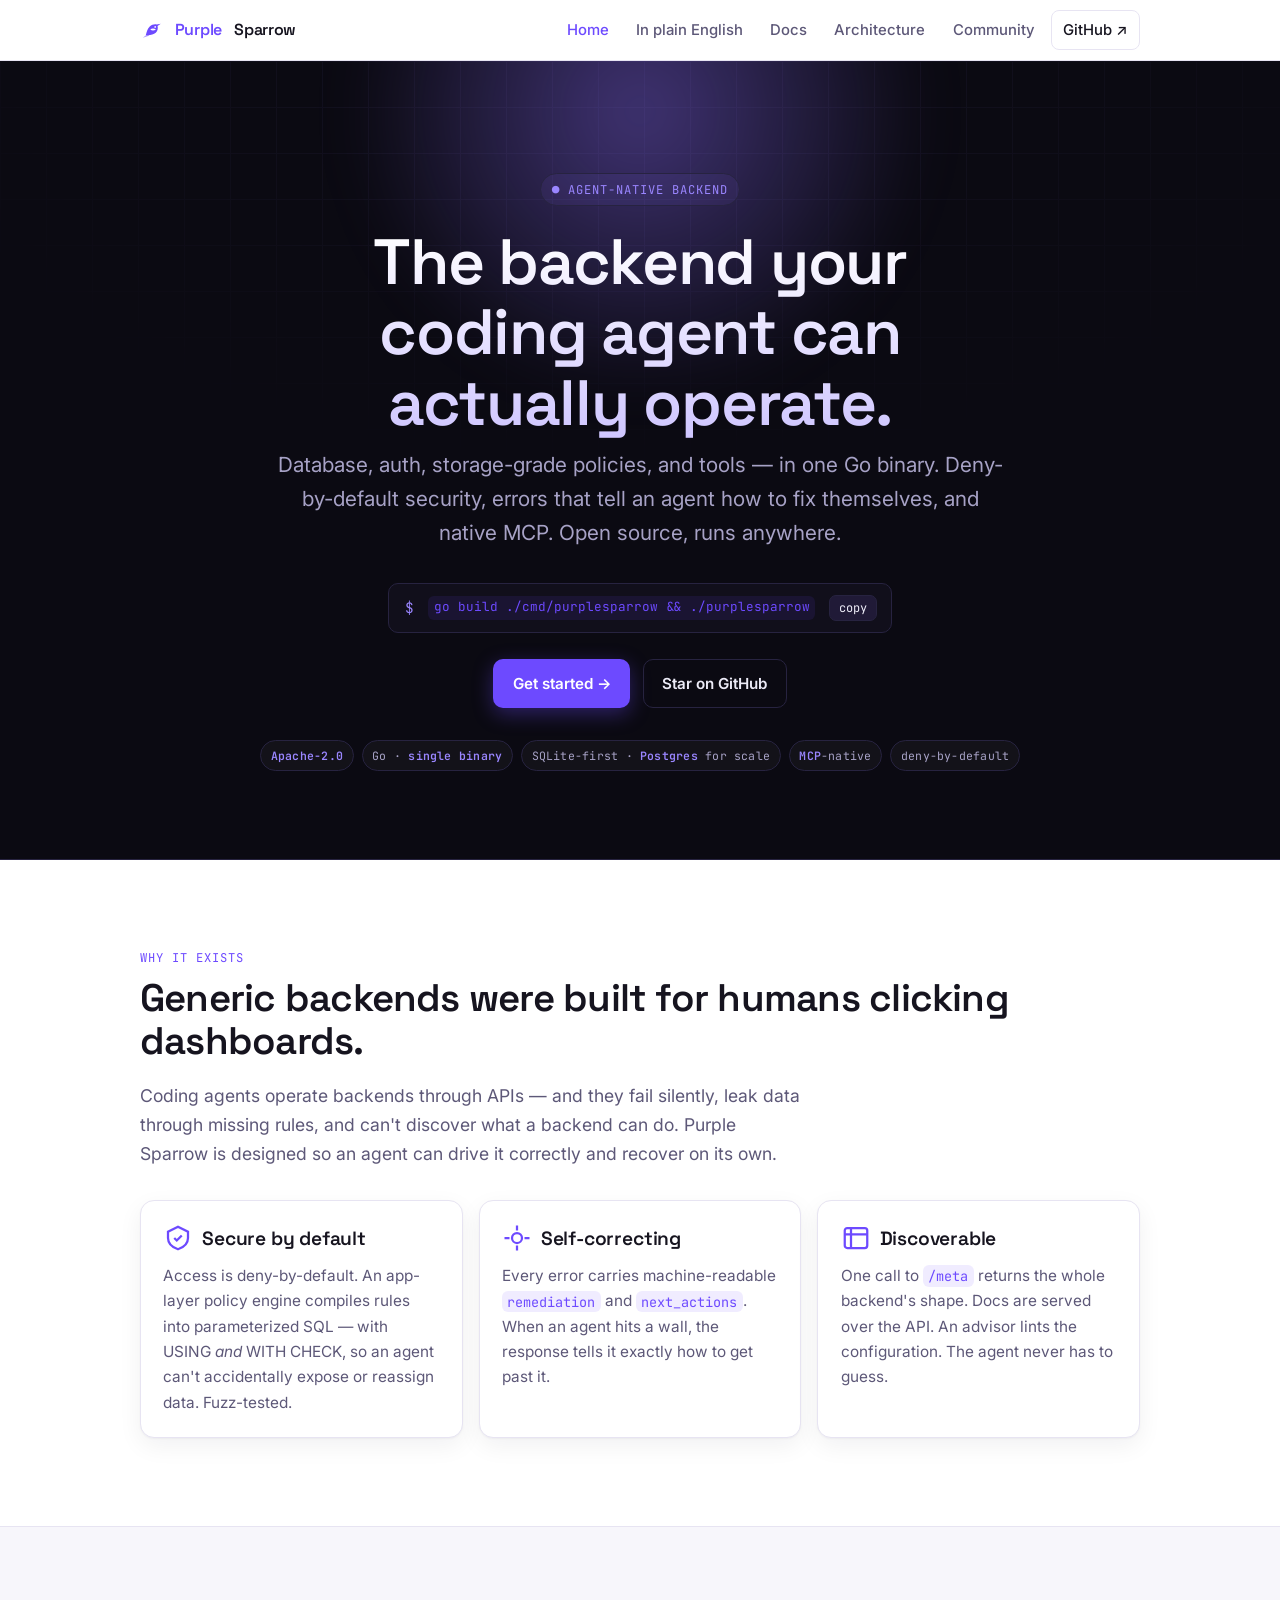
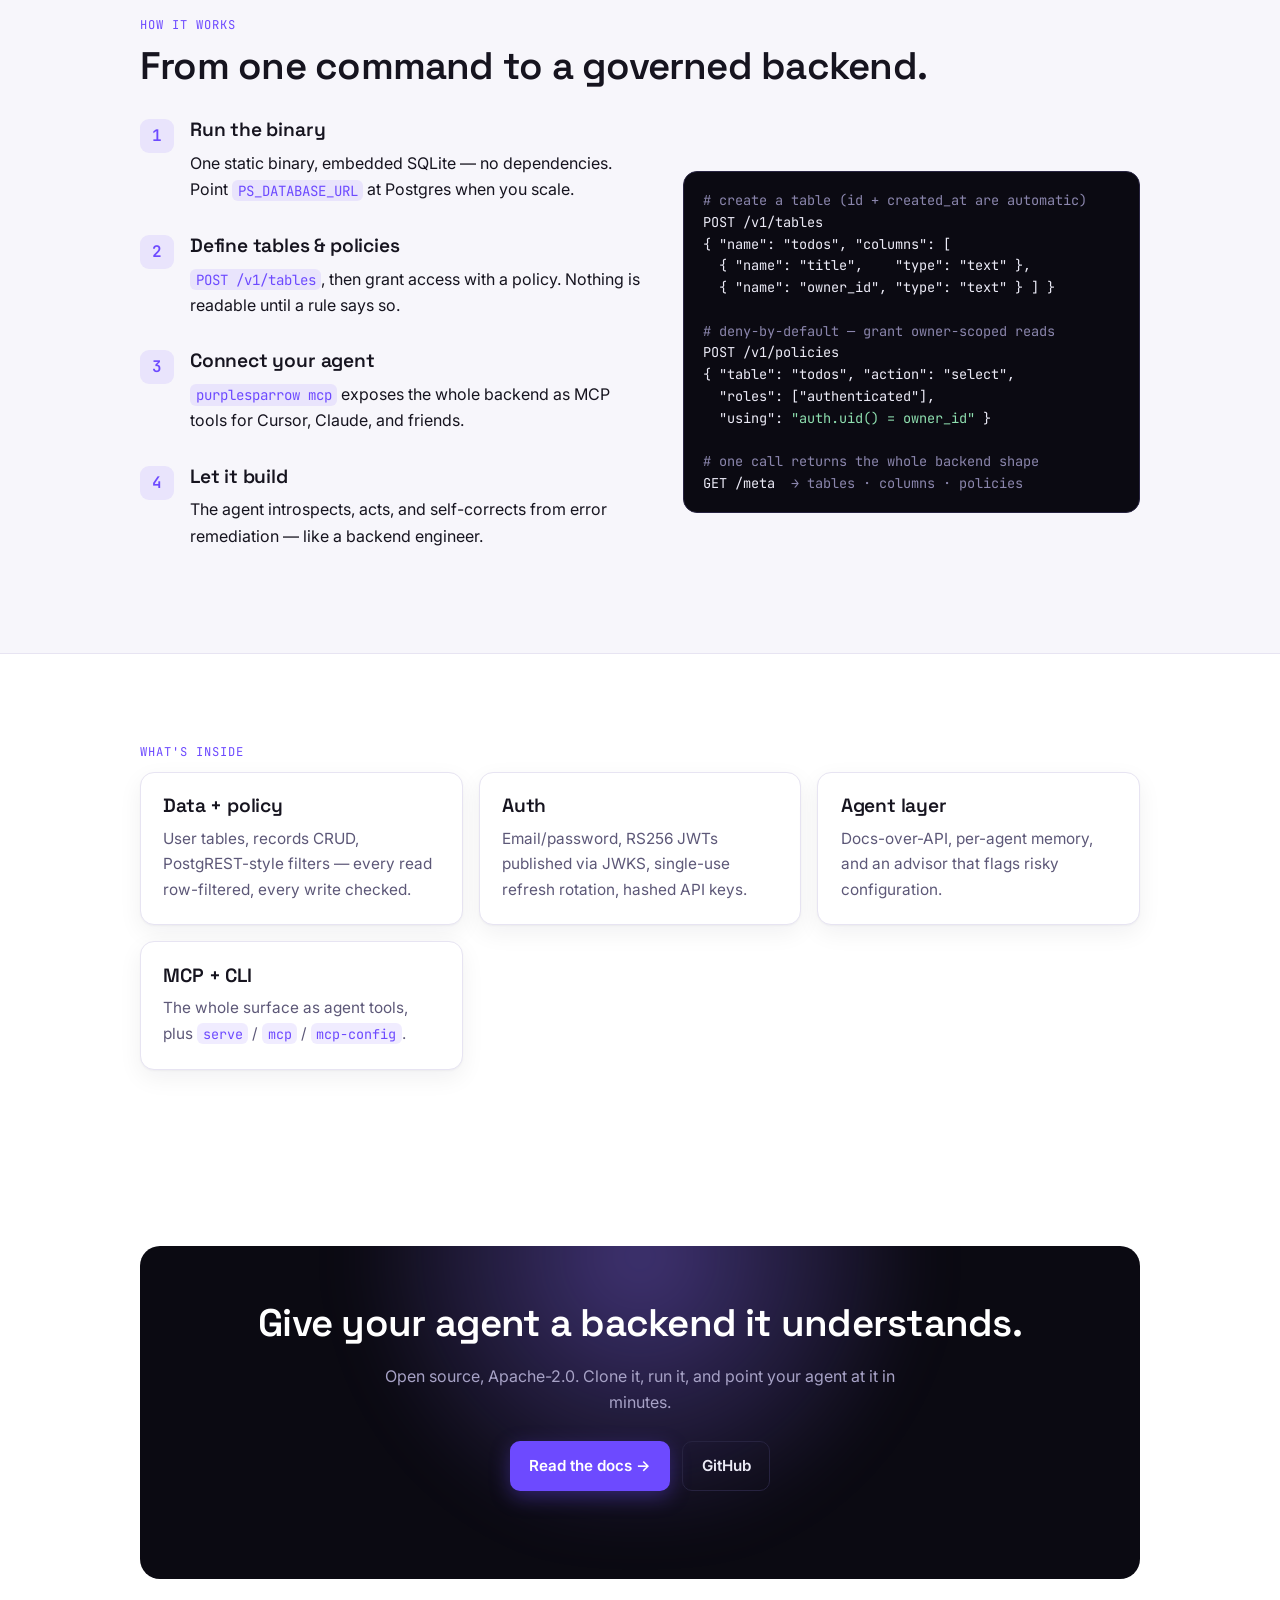
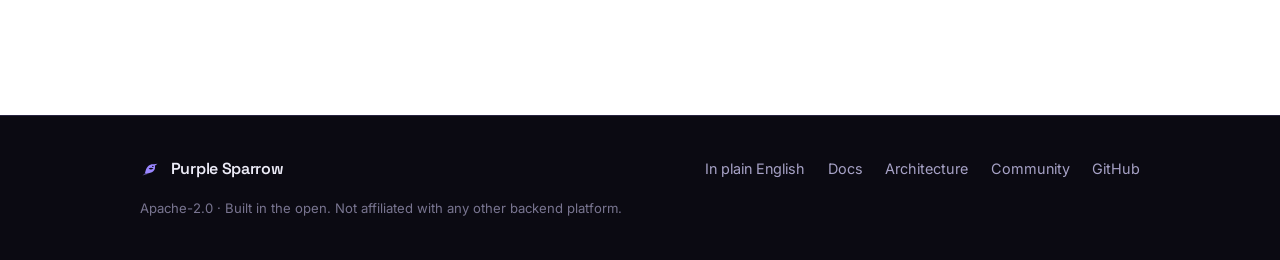
==== docs/index.html @ 11d5367d "site: launch website, README deck, social card, ARCHITECTURE Phase 4 (opensource-creator): the front" ====
<!doctype html>
<html lang="en">
<head>
  <meta charset="utf-8" />
  <meta name="viewport" content="width=device-width, initial-scale=1" />
  <title>Purple Sparrow — the agent-native backend</title>
  <meta name="description" content="An open-source backend-as-a-service built for AI coding agents. Deny-by-default policy engine, self-correcting errors, one-call introspection, and native MCP — in a single Go binary." />
  <meta property="og:title" content="Purple Sparrow — the agent-native backend" />
  <meta property="og:description" content="The backend your coding agent can actually operate. Single binary. Deny-by-default. MCP-native." />
  <meta property="og:image" content="assets/social-card.jpg" />
  <meta name="theme-color" content="#0b0a12" />
  <link rel="icon" href="assets/favicon.svg" />
  <link rel="preconnect" href="https://fonts.googleapis.com" />
  <link rel="preconnect" href="https://fonts.gstatic.com" crossorigin />
  <link href="https://fonts.googleapis.com/css2?family=Space+Grotesk:wght@500;600;700&family=Inter:wght@400;500;600&family=JetBrains+Mono:wght@400;500&display=swap" rel="stylesheet" />
  <link rel="stylesheet" href="assets/styles.css" />
</head>
<body>
  <nav class="nav">
    <div class="wrap nav__inner">
      <a class="brand" href="index.html" aria-label="Purple Sparrow home">
        <svg viewBox="0 0 32 32" style="color:var(--accent)" aria-hidden="true"><path d="M9.5 20.5 L3.5 25.5 L11 23.2 Z" fill="currentColor" opacity=".55"/><path d="M7.2 22.2 C 8.4 17.5, 9.2 14.2, 12 11.6 C 14.4 9.3, 18 8.6, 20.6 9.2 L 25.5 8.2 L 21.6 11.2 C 22.4 13.8, 21.8 17.2, 19.4 19.4 C 16.4 22.1, 11 22.9, 7.2 22.2 Z" fill="currentColor"/><path d="M12.6 15.2 C 15 13.6, 17.8 13.9, 19.6 15.4 C 17.2 17.1, 14.4 17.2, 12.6 15.2 Z" fill="var(--bg)"/><circle cx="18.7" cy="12.2" r="1.05" fill="var(--bg)"/></svg>
        <span style="color:var(--accent)">Purple</span>&nbsp;Sparrow
      </a>
      <button class="menu-btn" aria-label="Menu" aria-expanded="false">≡</button>
      <div class="nav__links">
        <a href="index.html" class="active">Home</a>
        <a href="eli5.html">In plain English</a>
        <a href="docs.html">Docs</a>
        <a href="architecture.html">Architecture</a>
        <a href="contact.html">Community</a>
        <a href="https://github.com/dibakshya01/purple-sparrow" class="nav__gh">GitHub ↗</a>
      </div>
    </div>
  </nav>

  <header class="hero">
    <div class="hero__grid"></div>
    <div class="hero__glow"></div>
    <div class="wrap hero__inner">
      <span class="kicker">● Agent-native backend</span>
      <h1>The backend your coding agent can actually operate.</h1>
      <p class="hero__lede">Database, auth, storage-grade policies, and tools — in one Go binary. Deny-by-default security, errors that tell an agent how to fix themselves, and native MCP. Open source, runs anywhere.</p>
      <div class="cmd">
        <span class="prompt">$</span>
        <code>go build ./cmd/purplesparrow &amp;&amp; ./purplesparrow</code>
        <button class="copy" data-copy="go build ./cmd/purplesparrow && ./purplesparrow">copy</button>
      </div>
      <div class="hero__cta">
        <a class="btn btn--primary" href="docs.html">Get started →</a>
        <a class="btn btn--ghost" href="https://github.com/dibakshya01/purple-sparrow">Star on GitHub</a>
      </div>
      <div class="badges">
        <span class="badge"><b>Apache-2.0</b></span>
        <span class="badge">Go · <b>single binary</b></span>
        <span class="badge">SQLite-first · <b>Postgres</b> for scale</span>
        <span class="badge"><b>MCP</b>-native</span>
        <span class="badge">deny-by-default</span>
      </div>
    </div>
  </header>

  <main>
    <section>
      <div class="wrap">
        <p class="section-kicker reveal">Why it exists</p>
        <h2 class="reveal">Generic backends were built for humans clicking dashboards.</h2>
        <p class="lead reveal">Coding agents operate backends through APIs — and they fail silently, leak data through missing rules, and can't discover what a backend can do. Purple Sparrow is designed so an agent can drive it correctly and recover on its own.</p>
        <div class="grid" style="margin-top:2rem">
          <div class="card reveal">
            <h3><svg class="ic" viewBox="0 0 24 24" fill="none" stroke="currentColor" stroke-width="1.8"><path d="M12 3l8 4v5c0 5-3.5 7.5-8 9-4.5-1.5-8-4-8-9V7z"/><path d="M9 12l2 2 4-4"/></svg>Secure by default</h3>
            <p>Access is deny-by-default. An app-layer policy engine compiles rules into parameterized SQL — with USING <em>and</em> WITH CHECK, so an agent can't accidentally expose or reassign data. Fuzz-tested.</p>
          </div>
          <div class="card reveal">
            <h3><svg class="ic" viewBox="0 0 24 24" fill="none" stroke="currentColor" stroke-width="1.8"><path d="M12 2v4M12 18v4M2 12h4M18 12h4"/><circle cx="12" cy="12" r="4"/></svg>Self-correcting</h3>
            <p>Every error carries machine-readable <code>remediation</code> and <code>next_actions</code>. When an agent hits a wall, the response tells it exactly how to get past it.</p>
          </div>
          <div class="card reveal">
            <h3><svg class="ic" viewBox="0 0 24 24" fill="none" stroke="currentColor" stroke-width="1.8"><rect x="3" y="4" width="18" height="16" rx="2"/><path d="M3 9h18M8 4v16"/></svg>Discoverable</h3>
            <p>One call to <code>/meta</code> returns the whole backend's shape. Docs are served over the API. An advisor lints the configuration. The agent never has to guess.</p>
          </div>
        </div>
      </div>
    </section>

    <section style="background:var(--bg-subtle); border-block:1px solid var(--border)">
      <div class="wrap">
        <p class="section-kicker reveal">How it works</p>
        <h2 class="reveal">From one command to a governed backend.</h2>
        <div class="split" style="margin-top:2rem">
          <div class="steps">
            <div class="step reveal"><div class="step__n"></div><div><h3>Run the binary</h3><p>One static binary, embedded SQLite — no dependencies. Point <code>PS_DATABASE_URL</code> at Postgres when you scale.</p></div></div>
            <div class="step reveal"><div class="step__n"></div><div><h3>Define tables &amp; policies</h3><p><code>POST /v1/tables</code>, then grant access with a policy. Nothing is readable until a rule says so.</p></div></div>
            <div class="step reveal"><div class="step__n"></div><div><h3>Connect your agent</h3><p><code>purplesparrow mcp</code> exposes the whole backend as MCP tools for Cursor, Claude, and friends.</p></div></div>
            <div class="step reveal"><div class="step__n"></div><div><h3>Let it build</h3><p>The agent introspects, acts, and self-corrects from error remediation — like a backend engineer.</p></div></div>
          </div>
          <div class="reveal">
<pre class="code"><span class="c"># create a table (id + created_at are automatic)</span>
POST /v1/tables
{ "name": "todos", "columns": [
  { "name": "title",    "type": "text" },
  { "name": "owner_id", "type": "text" } ] }

<span class="c"># deny-by-default — grant owner-scoped reads</span>
POST /v1/policies
{ "table": "todos", "action": "select",
  "roles": ["authenticated"],
  "using": <span class="s">"auth.uid() = owner_id"</span> }

<span class="c"># one call returns the whole backend shape</span>
GET /meta  <span class="c">→ tables · columns · policies</span></pre>
          </div>
        </div>
      </div>
    </section>

    <section>
      <div class="wrap">
        <p class="section-kicker reveal">What's inside</p>
        <div class="grid reveal">
          <div class="card"><h3>Data + policy</h3><p>User tables, records CRUD, PostgREST-style filters — every read row-filtered, every write checked.</p></div>
          <div class="card"><h3>Auth</h3><p>Email/password, RS256 JWTs published via JWKS, single-use refresh rotation, hashed API keys.</p></div>
          <div class="card"><h3>Agent layer</h3><p>Docs-over-API, per-agent memory, and an advisor that flags risky configuration.</p></div>
          <div class="card"><h3>MCP + CLI</h3><p>The whole surface as agent tools, plus <code>serve</code> / <code>mcp</code> / <code>mcp-config</code>.</p></div>
        </div>
      </div>
    </section>

    <section>
      <div class="wrap">
        <div class="cta-band reveal">
          <div class="hero__glow"></div>
          <div style="position:relative">
            <h2>Give your agent a backend it understands.</h2>
            <p style="color:var(--ink-muted); max-width:52ch; margin:0 auto 1.6rem">Open source, Apache-2.0. Clone it, run it, and point your agent at it in minutes.</p>
            <div class="hero__cta">
              <a class="btn btn--primary" href="docs.html">Read the docs →</a>
              <a class="btn btn--ghost" href="https://github.com/dibakshya01/purple-sparrow">GitHub</a>
            </div>
          </div>
        </div>
      </div>
    </section>
  </main>

  <footer class="footer">
    <div class="wrap footer__row">
      <span class="brand" style="color:var(--ink-text)"><svg viewBox="0 0 32 32" style="width:22px;height:22px;color:var(--ink-accent)" aria-hidden="true"><path d="M9.5 20.5 L3.5 25.5 L11 23.2 Z" fill="currentColor" opacity=".55"/><path d="M7.2 22.2 C 8.4 17.5, 9.2 14.2, 12 11.6 C 14.4 9.3, 18 8.6, 20.6 9.2 L 25.5 8.2 L 21.6 11.2 C 22.4 13.8, 21.8 17.2, 19.4 19.4 C 16.4 22.1, 11 22.9, 7.2 22.2 Z" fill="currentColor"/><path d="M12.6 15.2 C 15 13.6, 17.8 13.9, 19.6 15.4 C 17.2 17.1, 14.4 17.2, 12.6 15.2 Z" fill="var(--ink)"/><circle cx="18.7" cy="12.2" r="1.05" fill="var(--ink)"/></svg>Purple Sparrow</span>
      <nav class="footer__links">
        <a href="eli5.html">In plain English</a>
        <a href="docs.html">Docs</a>
        <a href="architecture.html">Architecture</a>
        <a href="contact.html">Community</a>
        <a href="https://github.com/dibakshya01/purple-sparrow">GitHub</a>
      </nav>
    </div>
    <div class="wrap" style="margin-top:1rem; font-size:.82rem; opacity:.7">Apache-2.0 · Built in the open. Not affiliated with any other backend platform.</div>
  </footer>
  <script src="assets/app.js"></script>
</body>
</html>
---- docs/assets/styles.css ----
/* Purple Sparrow — design system
   Concept: "the everyday bird that's quietly capable" — small, fast, runs
   anywhere. Accent is a specific electric indigo-violet; ink is a violet-tinted
   near-black. Type: Space Grotesk (display) / Inter (body) / JetBrains Mono (code). */

:root {
  --bg: #ffffff;
  --bg-subtle: #f7f6fb;
  --surface: #ffffff;
  --surface-2: #faf9fe;
  --border: #e7e4f2;
  --text: #16141f;
  --text-muted: #5d5878;
  --accent: #6d4aff;
  --accent-hover: #5a38f0;
  --accent-soft: rgba(109, 74, 255, 0.10);
  --accent-ring: rgba(109, 74, 255, 0.35);
  --on-accent: #ffffff;
  --good: #1f9d6b;

  /* Ink tokens — used by always-dark sections (hero/footer) in both themes. */
  --ink: #0b0a12;
  --ink-2: #110f1b;
  --ink-text: #ecebf7;
  --ink-muted: #a7a2c6;
  --ink-border: #272340;
  --ink-accent: #9a86ff;

  --radius: 14px;
  --radius-sm: 9px;
  --maxw: 1080px;
  --gutter: clamp(16px, 5vw, 40px);
  --font-display: "Space Grotesk", ui-sans-serif, system-ui, sans-serif;
  --font-body: "Inter", ui-sans-serif, system-ui, sans-serif;
  --font-mono: "JetBrains Mono", ui-monospace, "SF Mono", Menlo, monospace;
  --shadow: 0 1px 2px rgba(16, 12, 40, 0.04), 0 8px 24px rgba(16, 12, 40, 0.06);
  --shadow-lg: 0 24px 60px rgba(40, 20, 120, 0.14);
}

@media (prefers-color-scheme: dark) {
  :root:not([data-theme="light"]) {
    --bg: #0b0a12;
    --bg-subtle: #100e19;
    --surface: #15131f;
    --surface-2: #1a1727;
    --border: #2a2640;
    --text: #ecebf7;
    --text-muted: #a7a2c6;
    --accent: #8e79ff;
    --accent-hover: #a594ff;
    --accent-soft: rgba(142, 121, 255, 0.14);
    --accent-ring: rgba(142, 121, 255, 0.4);
    --on-accent: #0b0a12;
    --shadow: 0 1px 2px rgba(0, 0, 0, 0.4), 0 10px 30px rgba(0, 0, 0, 0.35);
    --shadow-lg: 0 24px 60px rgba(0, 0, 0, 0.5);
  }
}
:root[data-theme="dark"] {
  --bg: #0b0a12; --bg-subtle: #100e19; --surface: #15131f; --surface-2: #1a1727;
  --border: #2a2640; --text: #ecebf7; --text-muted: #a7a2c6;
  --accent: #8e79ff; --accent-hover: #a594ff; --accent-soft: rgba(142,121,255,0.14);
  --accent-ring: rgba(142,121,255,0.4); --on-accent: #0b0a12;
  --shadow: 0 1px 2px rgba(0,0,0,0.4), 0 10px 30px rgba(0,0,0,0.35);
  --shadow-lg: 0 24px 60px rgba(0,0,0,0.5);
}

* { box-sizing: border-box; }
html { scroll-behavior: smooth; }
@media (prefers-reduced-motion: reduce) { html { scroll-behavior: auto; } }

body {
  margin: 0;
  background: var(--bg);
  color: var(--text);
  font-family: var(--font-body);
  font-size: 16px;
  line-height: 1.65;
  -webkit-font-smoothing: antialiased;
  text-rendering: optimizeLegibility;
}

.wrap { max-width: var(--maxw); margin: 0 auto; padding: 0 var(--gutter); }
.narrow { max-width: 760px; }

h1, h2, h3, h4 { font-family: var(--font-display); font-weight: 600; letter-spacing: -0.02em; line-height: 1.1; margin: 0 0 .5em; }
h2 { font-size: clamp(1.6rem, 3.5vw, 2.4rem); }
h3 { font-size: 1.2rem; letter-spacing: -0.01em; }
p { margin: 0 0 1rem; }
a { color: var(--accent); text-decoration: none; }
a:hover { color: var(--accent-hover); }
code, kbd, pre { font-family: var(--font-mono); }

/* ---- Nav ---- */
.nav {
  position: sticky; top: 0; z-index: 50;
  backdrop-filter: saturate(180%) blur(12px);
  background: color-mix(in srgb, var(--bg) 82%, transparent);
  border-bottom: 1px solid var(--border);
}
.nav__inner { display: flex; align-items: center; gap: 1.5rem; height: 60px; }
.brand { display: flex; align-items: center; gap: .55rem; font-family: var(--font-display); font-weight: 600; color: var(--text); letter-spacing: -0.02em; }
.brand svg { width: 26px; height: 26px; display: block; }
.nav__links { display: flex; gap: .3rem; margin-left: auto; align-items: center; }
.nav__links a { color: var(--text-muted); font-size: .93rem; padding: .4rem .7rem; border-radius: 8px; font-weight: 500; }
.nav__links a:hover { color: var(--text); background: var(--accent-soft); }
.nav__links a.active { color: var(--accent); }
.nav__gh { border: 1px solid var(--border); color: var(--text) !important; }
.nav__gh:hover { border-color: var(--accent-ring); }
.menu-btn { display: none; margin-left: auto; background: none; border: 1px solid var(--border); color: var(--text); border-radius: 8px; padding: .4rem .6rem; cursor: pointer; font-size: 1rem; }
@media (max-width: 760px) {
  .nav__links { display: none; position: absolute; top: 60px; left: 0; right: 0; flex-direction: column; align-items: stretch; background: var(--bg); border-bottom: 1px solid var(--border); padding: .5rem var(--gutter) 1rem; gap: .1rem; }
  .nav__links.open { display: flex; }
  .nav__links a { padding: .7rem .5rem; }
  .menu-btn { display: inline-flex; }
}

/* ---- Hero (always dark) ---- */
.hero { position: relative; overflow: hidden; background: var(--ink); color: var(--ink-text); border-bottom: 1px solid var(--ink-border); }
.hero__grid { position: absolute; inset: 0; background-image: linear-gradient(var(--ink-border) 1px, transparent 1px), linear-gradient(90deg, var(--ink-border) 1px, transparent 1px); background-size: 46px 46px; opacity: .25; mask-image: radial-gradient(ellipse 80% 70% at 50% 0%, #000 30%, transparent 75%); }
.hero__glow { position: absolute; top: -220px; left: 50%; transform: translateX(-50%); width: 760px; height: 540px; background: radial-gradient(circle, rgba(140,110,255,0.42), transparent 62%); filter: blur(28px); pointer-events: none; }
.hero__inner { position: relative; padding: clamp(3.5rem, 9vw, 7rem) 0 clamp(3rem, 7vw, 5.5rem); text-align: center; }
.kicker { display: inline-flex; align-items: center; gap: .5rem; font-family: var(--font-mono); font-size: .76rem; letter-spacing: .08em; text-transform: uppercase; color: var(--ink-accent); border: 1px solid var(--ink-border); background: rgba(140,110,255,0.08); padding: .35rem .7rem; border-radius: 100px; }
.hero h1 { font-size: clamp(2.3rem, 6vw, 4rem); margin: 1.3rem auto .6rem; max-width: 16ch; background: linear-gradient(180deg, #fff, #cfc6ff); -webkit-background-clip: text; background-clip: text; color: transparent; }
.hero__lede { color: var(--ink-muted); font-size: clamp(1.05rem, 2.2vw, 1.3rem); max-width: 56ch; margin: 0 auto 2rem; }
.hero__cta { display: flex; gap: .8rem; justify-content: center; flex-wrap: wrap; margin-bottom: 2rem; }
.hero .badges { justify-content: center; }

/* ---- Buttons ---- */
.btn { display: inline-flex; align-items: center; gap: .5rem; font-weight: 600; font-size: .95rem; padding: .7rem 1.15rem; border-radius: 10px; border: 1px solid transparent; cursor: pointer; transition: transform .15s ease, box-shadow .15s ease, background .15s ease, border-color .15s ease; }
.btn:active { transform: translateY(1px); }
.btn--primary { background: var(--accent); color: var(--on-accent); box-shadow: 0 6px 20px var(--accent-ring); }
.btn--primary:hover { background: var(--accent-hover); color: var(--on-accent); transform: translateY(-1px); }
.btn--ghost { background: transparent; border-color: var(--ink-border); color: var(--ink-text); }
.btn--ghost:hover { border-color: var(--ink-accent); color: #fff; }
.on-light .btn--ghost { border-color: var(--border); color: var(--text); }

/* ---- Command / copy ---- */
.cmd { display: inline-flex; align-items: center; gap: .9rem; font-family: var(--font-mono); font-size: .9rem; background: var(--ink-2); border: 1px solid var(--ink-border); color: var(--ink-text); padding: .7rem .9rem .7rem 1rem; border-radius: 10px; margin: 0 auto 1.6rem; max-width: 100%; }
.cmd .prompt { color: var(--ink-accent); user-select: none; }
.cmd code { overflow-x: auto; white-space: nowrap; }
.copy { margin-left: auto; background: rgba(140,110,255,0.12); border: 1px solid var(--ink-border); color: var(--ink-text); border-radius: 7px; padding: .25rem .55rem; font-size: .75rem; cursor: pointer; font-family: var(--font-mono); }
.copy:hover { border-color: var(--ink-accent); }

/* ---- Badges ---- */
.badges { display: flex; flex-wrap: wrap; gap: .5rem; }
.badge { font-family: var(--font-mono); font-size: .72rem; letter-spacing: .02em; padding: .3rem .6rem; border-radius: 100px; border: 1px solid var(--ink-border); color: var(--ink-muted); background: rgba(255,255,255,0.03); }
.on-light .badge { border-color: var(--border); color: var(--text-muted); background: var(--surface-2); }
.badge b { color: var(--ink-accent); font-weight: 600; }
.on-light .badge b { color: var(--accent); }

/* ---- Sections ---- */
section { padding: clamp(3rem, 7vw, 5.5rem) 0; }
.section-kicker { font-family: var(--font-mono); font-size: .76rem; letter-spacing: .08em; text-transform: uppercase; color: var(--accent); margin-bottom: .6rem; }
.lead { color: var(--text-muted); font-size: 1.1rem; max-width: 60ch; }

/* ---- Cards ---- */
.grid { display: grid; gap: 1rem; grid-template-columns: repeat(auto-fit, minmax(240px, 1fr)); }
.card { background: var(--surface); border: 1px solid var(--border); border-radius: var(--radius); padding: 1.4rem; box-shadow: var(--shadow); transition: transform .18s ease, box-shadow .18s ease, border-color .18s ease; }
.card:hover { transform: translateY(-3px); box-shadow: var(--shadow-lg); border-color: var(--accent-ring); }
.card h3 { display: flex; align-items: center; gap: .55rem; }
.card .ic { width: 30px; height: 30px; flex: none; color: var(--accent); }
.card p { color: var(--text-muted); margin: 0; font-size: .96rem; }

/* ---- Steps ---- */
.steps { counter-reset: step; display: grid; gap: 1rem; }
.step { display: grid; grid-template-columns: auto 1fr; gap: 1rem; align-items: start; }
.step__n { counter-increment: step; width: 34px; height: 34px; border-radius: 9px; background: var(--accent-soft); color: var(--accent); font-family: var(--font-mono); font-weight: 600; display: grid; place-items: center; }
.step__n::before { content: counter(step); }

/* ---- Code block ---- */
pre.code { background: var(--ink); color: var(--ink-text); border: 1px solid var(--ink-border); border-radius: var(--radius); padding: 1.1rem 1.2rem; overflow-x: auto; font-size: .85rem; line-height: 1.6; }
pre.code .c { color: #8b86ad; } /* comment */
pre.code .k { color: #c7b8ff; } /* keyword/url */
pre.code .s { color: #8fe0b0; } /* string */
:not(pre) > code { background: var(--accent-soft); color: var(--accent); padding: .12em .4em; border-radius: 6px; font-size: .88em; }

/* ---- Feature split ---- */
.split { display: grid; grid-template-columns: 1.1fr 1fr; gap: 2.5rem; align-items: center; }
@media (max-width: 820px) { .split { grid-template-columns: 1fr; gap: 1.5rem; } }

/* ---- Callout ---- */
.callout { border: 1px solid var(--border); border-left: 3px solid var(--accent); background: var(--accent-soft); border-radius: var(--radius-sm); padding: 1rem 1.2rem; color: var(--text); }

/* ---- CTA band ---- */
.cta-band { background: var(--ink); color: var(--ink-text); border-radius: 20px; padding: clamp(2.2rem, 5vw, 3.5rem); text-align: center; position: relative; overflow: hidden; }
.cta-band h2 { color: #fff; }
.cta-band .hero__glow { top: -260px; }

/* ---- Footer ---- */
.footer { background: var(--ink); color: var(--ink-muted); border-top: 1px solid var(--ink-border); padding: 2.5rem 0; margin-top: 3rem; }
.footer a { color: var(--ink-muted); }
.footer a:hover { color: var(--ink-accent); }
.footer__row { display: flex; flex-wrap: wrap; gap: 1rem 2rem; align-items: center; }
.footer__links { display: flex; flex-wrap: wrap; gap: 1rem 1.4rem; margin-left: auto; font-size: .9rem; }

/* ---- Reveal ---- */
.reveal { opacity: 0; transform: translateY(10px); transition: opacity .6s ease, transform .6s ease; }
.reveal.in { opacity: 1; transform: none; }
@media (prefers-reduced-motion: reduce) { .reveal { opacity: 1; transform: none; transition: none; } }

/* ---- Misc ---- */
.eyebrow-list { list-style: none; padding: 0; margin: 1rem 0; }
.eyebrow-list li { padding: .5rem 0 .5rem 1.7rem; position: relative; color: var(--text-muted); border-bottom: 1px solid var(--border); }
.eyebrow-list li::before { content: "→"; position: absolute; left: 0; color: var(--accent); }
.tag { font-family: var(--font-mono); font-size: .75rem; color: var(--accent); background: var(--accent-soft); padding: .15rem .5rem; border-radius: 6px; }
table.api { width: 100%; border-collapse: collapse; font-size: .9rem; }
table.api th, table.api td { text-align: left; padding: .6rem .5rem; border-bottom: 1px solid var(--border); vertical-align: top; }
table.api th { font-family: var(--font-mono); font-size: .78rem; text-transform: uppercase; letter-spacing: .05em; color: var(--text-muted); }
table.api td code { white-space: nowrap; }
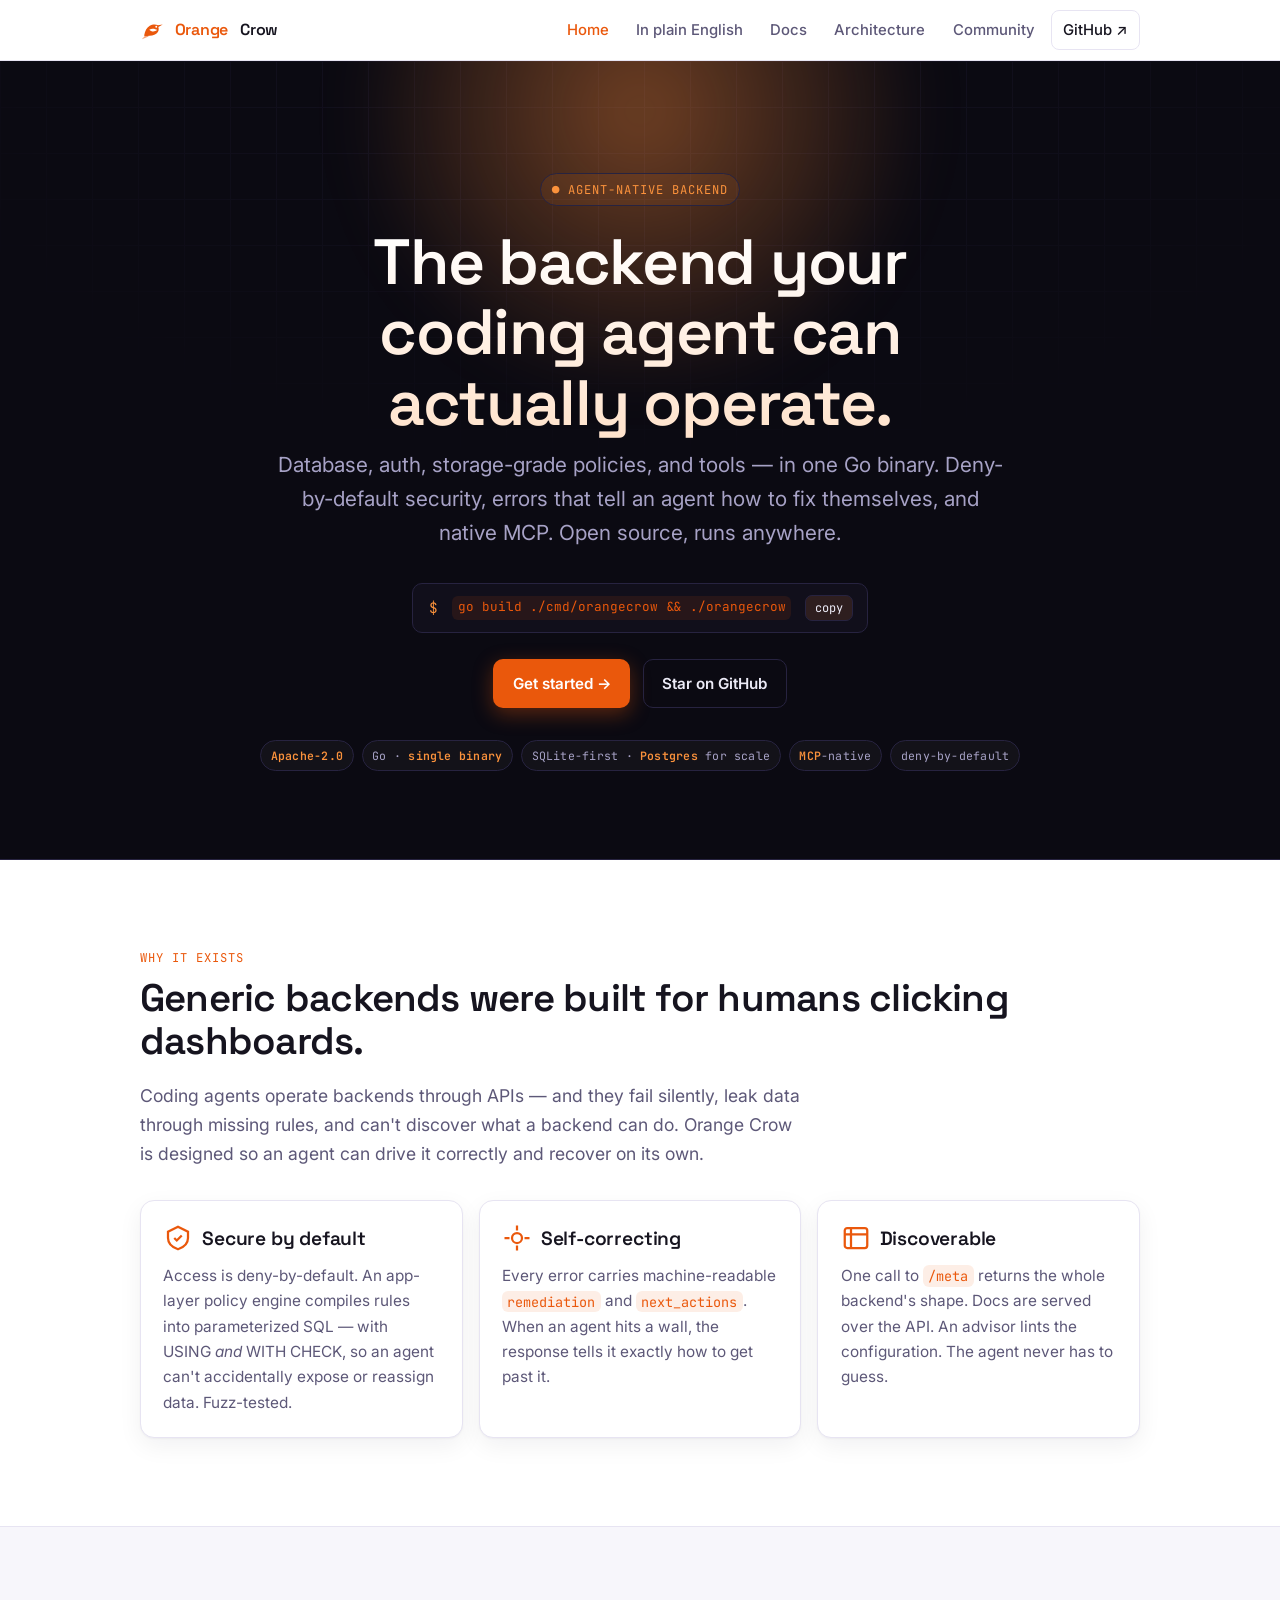
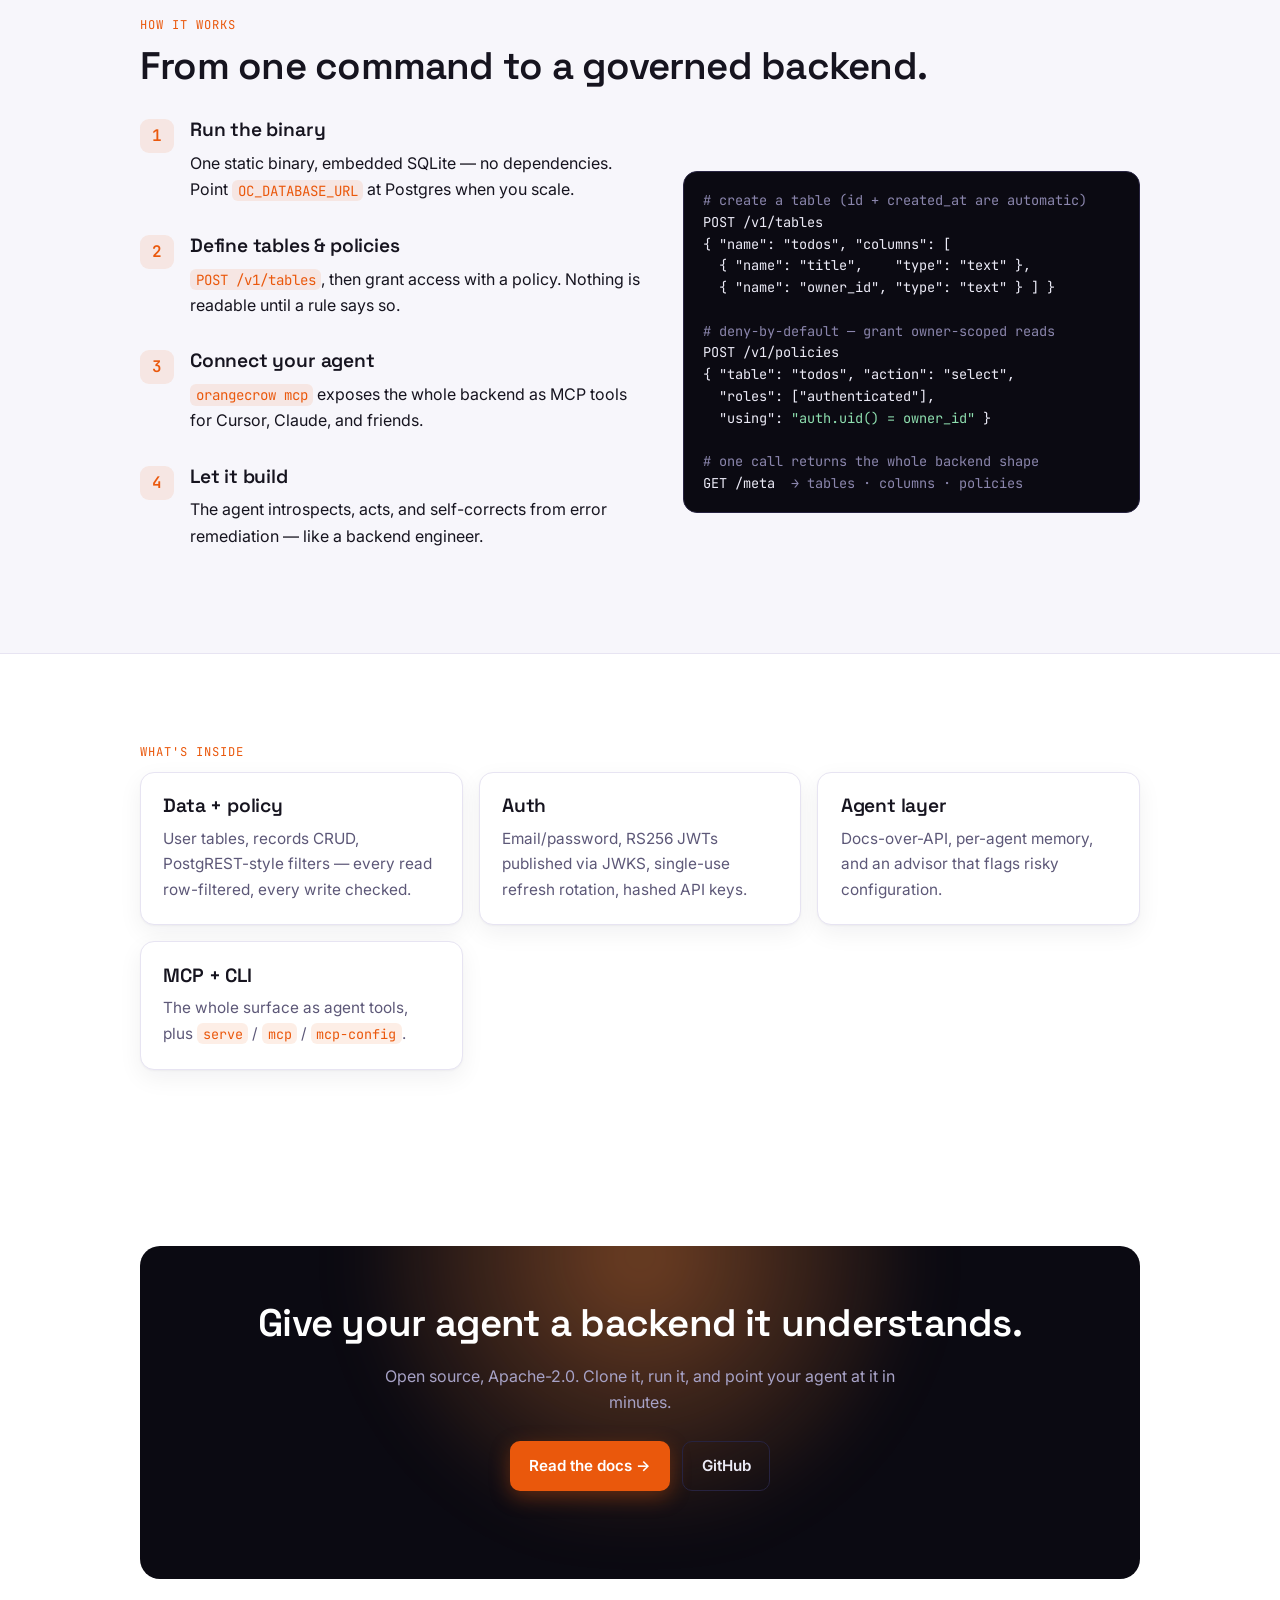
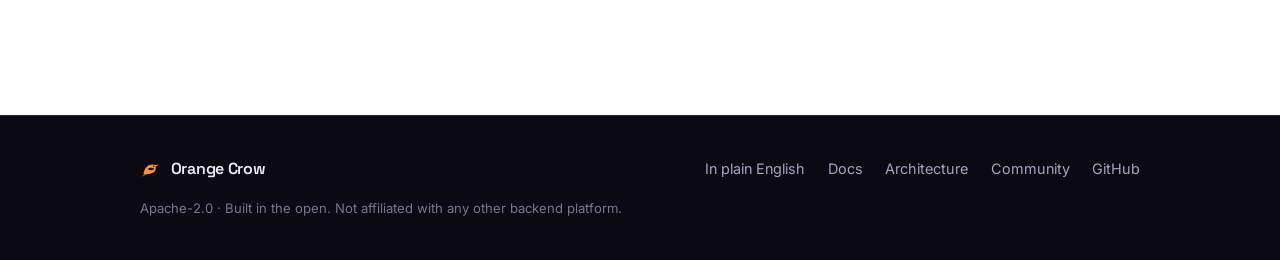
==== commit 62d9548e: "rename: Purple Sparrow -> Orange Crow (full rename + orange/crow rebrand) - Module path github.com/d" ====
--- a/docs/index.html
+++ b/docs/index.html
@@ -3,9 +3,9 @@
 <head>
   <meta charset="utf-8" />
   <meta name="viewport" content="width=device-width, initial-scale=1" />
-  <title>Purple Sparrow — the agent-native backend</title>
+  <title>Orange Crow — the agent-native backend</title>
   <meta name="description" content="An open-source backend-as-a-service built for AI coding agents. Deny-by-default policy engine, self-correcting errors, one-call introspection, and native MCP — in a single Go binary." />
-  <meta property="og:title" content="Purple Sparrow — the agent-native backend" />
+  <meta property="og:title" content="Orange Crow — the agent-native backend" />
   <meta property="og:description" content="The backend your coding agent can actually operate. Single binary. Deny-by-default. MCP-native." />
   <meta property="og:image" content="assets/social-card.jpg" />
   <meta name="theme-color" content="#0b0a12" />
@@ -18,9 +18,9 @@
 <body>
   <nav class="nav">
     <div class="wrap nav__inner">
-      <a class="brand" href="index.html" aria-label="Purple Sparrow home">
-        <svg viewBox="0 0 32 32" style="color:var(--accent)" aria-hidden="true"><path d="M9.5 20.5 L3.5 25.5 L11 23.2 Z" fill="currentColor" opacity=".55"/><path d="M7.2 22.2 C 8.4 17.5, 9.2 14.2, 12 11.6 C 14.4 9.3, 18 8.6, 20.6 9.2 L 25.5 8.2 L 21.6 11.2 C 22.4 13.8, 21.8 17.2, 19.4 19.4 C 16.4 22.1, 11 22.9, 7.2 22.2 Z" fill="currentColor"/><path d="M12.6 15.2 C 15 13.6, 17.8 13.9, 19.6 15.4 C 17.2 17.1, 14.4 17.2, 12.6 15.2 Z" fill="var(--bg)"/><circle cx="18.7" cy="12.2" r="1.05" fill="var(--bg)"/></svg>
-        <span style="color:var(--accent)">Purple</span>&nbsp;Sparrow
+      <a class="brand" href="index.html" aria-label="Orange Crow home">
+        <svg viewBox="0 0 32 32" style="color:var(--accent)" aria-hidden="true"><path d="M8 21 L2.3 27.4 L10.6 24 Z" fill="currentColor" opacity=".55"/><path d="M5 23 C 6.4 17, 8 13.4, 12 10.9 C 15 9, 19.2 9, 22.2 10.1 L 28 9.3 L 22.6 12.3 C 23.6 15.2, 23 18.6, 20 20.6 C 16.4 23, 9.4 23.9, 5 23 Z" fill="currentColor"/><path d="M11.4 15.6 C 14.4 13.6, 18.6 14.1, 21.2 16.1 C 18.1 18.4, 14 18.5, 11.4 15.6 Z" fill="var(--bg)"/><circle cx="20" cy="12" r="1.15" fill="var(--bg)"/></svg>
+        <span style="color:var(--accent)">Orange</span>&nbsp;Crow
       </a>
       <button class="menu-btn" aria-label="Menu" aria-expanded="false">≡</button>
       <div class="nav__links">
@@ -29,7 +29,7 @@
         <a href="docs.html">Docs</a>
         <a href="architecture.html">Architecture</a>
         <a href="contact.html">Community</a>
-        <a href="https://github.com/dibakshya01/purple-sparrow" class="nav__gh">GitHub ↗</a>
+        <a href="https://github.com/dibakshya01/orange-crow" class="nav__gh">GitHub ↗</a>
       </div>
     </div>
   </nav>
@@ -43,12 +43,12 @@
       <p class="hero__lede">Database, auth, storage-grade policies, and tools — in one Go binary. Deny-by-default security, errors that tell an agent how to fix themselves, and native MCP. Open source, runs anywhere.</p>
       <div class="cmd">
         <span class="prompt">$</span>
-        <code>go build ./cmd/purplesparrow &amp;&amp; ./purplesparrow</code>
-        <button class="copy" data-copy="go build ./cmd/purplesparrow && ./purplesparrow">copy</button>
+        <code>go build ./cmd/orangecrow &amp;&amp; ./orangecrow</code>
+        <button class="copy" data-copy="go build ./cmd/orangecrow && ./orangecrow">copy</button>
       </div>
       <div class="hero__cta">
         <a class="btn btn--primary" href="docs.html">Get started →</a>
-        <a class="btn btn--ghost" href="https://github.com/dibakshya01/purple-sparrow">Star on GitHub</a>
+        <a class="btn btn--ghost" href="https://github.com/dibakshya01/orange-crow">Star on GitHub</a>
       </div>
       <div class="badges">
         <span class="badge"><b>Apache-2.0</b></span>
@@ -65,7 +65,7 @@
       <div class="wrap">
         <p class="section-kicker reveal">Why it exists</p>
         <h2 class="reveal">Generic backends were built for humans clicking dashboards.</h2>
-        <p class="lead reveal">Coding agents operate backends through APIs — and they fail silently, leak data through missing rules, and can't discover what a backend can do. Purple Sparrow is designed so an agent can drive it correctly and recover on its own.</p>
+        <p class="lead reveal">Coding agents operate backends through APIs — and they fail silently, leak data through missing rules, and can't discover what a backend can do. Orange Crow is designed so an agent can drive it correctly and recover on its own.</p>
         <div class="grid" style="margin-top:2rem">
           <div class="card reveal">
             <h3><svg class="ic" viewBox="0 0 24 24" fill="none" stroke="currentColor" stroke-width="1.8"><path d="M12 3l8 4v5c0 5-3.5 7.5-8 9-4.5-1.5-8-4-8-9V7z"/><path d="M9 12l2 2 4-4"/></svg>Secure by default</h3>
@@ -89,9 +89,9 @@
         <h2 class="reveal">From one command to a governed backend.</h2>
         <div class="split" style="margin-top:2rem">
           <div class="steps">
-            <div class="step reveal"><div class="step__n"></div><div><h3>Run the binary</h3><p>One static binary, embedded SQLite — no dependencies. Point <code>PS_DATABASE_URL</code> at Postgres when you scale.</p></div></div>
+            <div class="step reveal"><div class="step__n"></div><div><h3>Run the binary</h3><p>One static binary, embedded SQLite — no dependencies. Point <code>OC_DATABASE_URL</code> at Postgres when you scale.</p></div></div>
             <div class="step reveal"><div class="step__n"></div><div><h3>Define tables &amp; policies</h3><p><code>POST /v1/tables</code>, then grant access with a policy. Nothing is readable until a rule says so.</p></div></div>
-            <div class="step reveal"><div class="step__n"></div><div><h3>Connect your agent</h3><p><code>purplesparrow mcp</code> exposes the whole backend as MCP tools for Cursor, Claude, and friends.</p></div></div>
+            <div class="step reveal"><div class="step__n"></div><div><h3>Connect your agent</h3><p><code>orangecrow mcp</code> exposes the whole backend as MCP tools for Cursor, Claude, and friends.</p></div></div>
             <div class="step reveal"><div class="step__n"></div><div><h3>Let it build</h3><p>The agent introspects, acts, and self-corrects from error remediation — like a backend engineer.</p></div></div>
           </div>
           <div class="reveal">
@@ -135,7 +135,7 @@
             <p style="color:var(--ink-muted); max-width:52ch; margin:0 auto 1.6rem">Open source, Apache-2.0. Clone it, run it, and point your agent at it in minutes.</p>
             <div class="hero__cta">
               <a class="btn btn--primary" href="docs.html">Read the docs →</a>
-              <a class="btn btn--ghost" href="https://github.com/dibakshya01/purple-sparrow">GitHub</a>
+              <a class="btn btn--ghost" href="https://github.com/dibakshya01/orange-crow">GitHub</a>
             </div>
           </div>
         </div>
@@ -145,13 +145,13 @@
 
   <footer class="footer">
     <div class="wrap footer__row">
-      <span class="brand" style="color:var(--ink-text)"><svg viewBox="0 0 32 32" style="width:22px;height:22px;color:var(--ink-accent)" aria-hidden="true"><path d="M9.5 20.5 L3.5 25.5 L11 23.2 Z" fill="currentColor" opacity=".55"/><path d="M7.2 22.2 C 8.4 17.5, 9.2 14.2, 12 11.6 C 14.4 9.3, 18 8.6, 20.6 9.2 L 25.5 8.2 L 21.6 11.2 C 22.4 13.8, 21.8 17.2, 19.4 19.4 C 16.4 22.1, 11 22.9, 7.2 22.2 Z" fill="currentColor"/><path d="M12.6 15.2 C 15 13.6, 17.8 13.9, 19.6 15.4 C 17.2 17.1, 14.4 17.2, 12.6 15.2 Z" fill="var(--ink)"/><circle cx="18.7" cy="12.2" r="1.05" fill="var(--ink)"/></svg>Purple Sparrow</span>
+      <span class="brand" style="color:var(--ink-text)"><svg viewBox="0 0 32 32" style="width:22px;height:22px;color:var(--ink-accent)" aria-hidden="true"><path d="M8 21 L2.3 27.4 L10.6 24 Z" fill="currentColor" opacity=".55"/><path d="M5 23 C 6.4 17, 8 13.4, 12 10.9 C 15 9, 19.2 9, 22.2 10.1 L 28 9.3 L 22.6 12.3 C 23.6 15.2, 23 18.6, 20 20.6 C 16.4 23, 9.4 23.9, 5 23 Z" fill="currentColor"/><path d="M11.4 15.6 C 14.4 13.6, 18.6 14.1, 21.2 16.1 C 18.1 18.4, 14 18.5, 11.4 15.6 Z" fill="var(--ink)"/><circle cx="20" cy="12" r="1.15" fill="var(--ink)"/></svg>Orange Crow</span>
       <nav class="footer__links">
         <a href="eli5.html">In plain English</a>
         <a href="docs.html">Docs</a>
         <a href="architecture.html">Architecture</a>
         <a href="contact.html">Community</a>
-        <a href="https://github.com/dibakshya01/purple-sparrow">GitHub</a>
+        <a href="https://github.com/dibakshya01/orange-crow">GitHub</a>
       </nav>
     </div>
     <div class="wrap" style="margin-top:1rem; font-size:.82rem; opacity:.7">Apache-2.0 · Built in the open. Not affiliated with any other backend platform.</div>
--- a/docs/assets/styles.css
+++ b/docs/assets/styles.css
@@ -1,4 +1,4 @@
-/* Purple Sparrow — design system
+/* Orange Crow — design system
    Concept: "the everyday bird that's quietly capable" — small, fast, runs
    anywhere. Accent is a specific electric indigo-violet; ink is a violet-tinted
    near-black. Type: Space Grotesk (display) / Inter (body) / JetBrains Mono (code). */
@@ -11,10 +11,10 @@
   --border: #e7e4f2;
   --text: #16141f;
   --text-muted: #5d5878;
-  --accent: #6d4aff;
-  --accent-hover: #5a38f0;
-  --accent-soft: rgba(109, 74, 255, 0.10);
-  --accent-ring: rgba(109, 74, 255, 0.35);
+  --accent: #ea580c;
+  --accent-hover: #c2410c;
+  --accent-soft: rgba(234, 88, 12, 0.10);
+  --accent-ring: rgba(234, 88, 12, 0.35);
   --on-accent: #ffffff;
   --good: #1f9d6b;
 
@@ -24,7 +24,7 @@
   --ink-text: #ecebf7;
   --ink-muted: #a7a2c6;
   --ink-border: #272340;
-  --ink-accent: #9a86ff;
+  --ink-accent: #fb923c;
 
   --radius: 14px;
   --radius-sm: 9px;
@@ -34,7 +34,7 @@
   --font-body: "Inter", ui-sans-serif, system-ui, sans-serif;
   --font-mono: "JetBrains Mono", ui-monospace, "SF Mono", Menlo, monospace;
   --shadow: 0 1px 2px rgba(16, 12, 40, 0.04), 0 8px 24px rgba(16, 12, 40, 0.06);
-  --shadow-lg: 0 24px 60px rgba(40, 20, 120, 0.14);
+  --shadow-lg: 0 24px 60px rgba(120, 50, 10, 0.14);
 }
 
 @media (prefers-color-scheme: dark) {
@@ -46,10 +46,10 @@
     --border: #2a2640;
     --text: #ecebf7;
     --text-muted: #a7a2c6;
-    --accent: #8e79ff;
-    --accent-hover: #a594ff;
-    --accent-soft: rgba(142, 121, 255, 0.14);
-    --accent-ring: rgba(142, 121, 255, 0.4);
+    --accent: #fb923c;
+    --accent-hover: #fdba74;
+    --accent-soft: rgba(251, 146, 60, 0.14);
+    --accent-ring: rgba(251, 146, 60, 0.4);
     --on-accent: #0b0a12;
     --shadow: 0 1px 2px rgba(0, 0, 0, 0.4), 0 10px 30px rgba(0, 0, 0, 0.35);
     --shadow-lg: 0 24px 60px rgba(0, 0, 0, 0.5);
@@ -58,8 +58,8 @@
 :root[data-theme="dark"] {
   --bg: #0b0a12; --bg-subtle: #100e19; --surface: #15131f; --surface-2: #1a1727;
   --border: #2a2640; --text: #ecebf7; --text-muted: #a7a2c6;
-  --accent: #8e79ff; --accent-hover: #a594ff; --accent-soft: rgba(142,121,255,0.14);
-  --accent-ring: rgba(142,121,255,0.4); --on-accent: #0b0a12;
+  --accent: #fb923c; --accent-hover: #fdba74; --accent-soft: rgba(251,146,60,0.14);
+  --accent-ring: rgba(251,146,60,0.4); --on-accent: #0b0a12;
   --shadow: 0 1px 2px rgba(0,0,0,0.4), 0 10px 30px rgba(0,0,0,0.35);
   --shadow-lg: 0 24px 60px rgba(0,0,0,0.5);
 }
@@ -117,10 +117,10 @@
 /* ---- Hero (always dark) ---- */
 .hero { position: relative; overflow: hidden; background: var(--ink); color: var(--ink-text); border-bottom: 1px solid var(--ink-border); }
 .hero__grid { position: absolute; inset: 0; background-image: linear-gradient(var(--ink-border) 1px, transparent 1px), linear-gradient(90deg, var(--ink-border) 1px, transparent 1px); background-size: 46px 46px; opacity: .25; mask-image: radial-gradient(ellipse 80% 70% at 50% 0%, #000 30%, transparent 75%); }
-.hero__glow { position: absolute; top: -220px; left: 50%; transform: translateX(-50%); width: 760px; height: 540px; background: radial-gradient(circle, rgba(140,110,255,0.42), transparent 62%); filter: blur(28px); pointer-events: none; }
+.hero__glow { position: absolute; top: -220px; left: 50%; transform: translateX(-50%); width: 760px; height: 540px; background: radial-gradient(circle, rgba(255,140,60,0.42), transparent 62%); filter: blur(28px); pointer-events: none; }
 .hero__inner { position: relative; padding: clamp(3.5rem, 9vw, 7rem) 0 clamp(3rem, 7vw, 5.5rem); text-align: center; }
-.kicker { display: inline-flex; align-items: center; gap: .5rem; font-family: var(--font-mono); font-size: .76rem; letter-spacing: .08em; text-transform: uppercase; color: var(--ink-accent); border: 1px solid var(--ink-border); background: rgba(140,110,255,0.08); padding: .35rem .7rem; border-radius: 100px; }
-.hero h1 { font-size: clamp(2.3rem, 6vw, 4rem); margin: 1.3rem auto .6rem; max-width: 16ch; background: linear-gradient(180deg, #fff, #cfc6ff); -webkit-background-clip: text; background-clip: text; color: transparent; }
+.kicker { display: inline-flex; align-items: center; gap: .5rem; font-family: var(--font-mono); font-size: .76rem; letter-spacing: .08em; text-transform: uppercase; color: var(--ink-accent); border: 1px solid var(--ink-border); background: rgba(255,140,60,0.08); padding: .35rem .7rem; border-radius: 100px; }
+.hero h1 { font-size: clamp(2.3rem, 6vw, 4rem); margin: 1.3rem auto .6rem; max-width: 16ch; background: linear-gradient(180deg, #fff, #ffe3cc); -webkit-background-clip: text; background-clip: text; color: transparent; }
 .hero__lede { color: var(--ink-muted); font-size: clamp(1.05rem, 2.2vw, 1.3rem); max-width: 56ch; margin: 0 auto 2rem; }
 .hero__cta { display: flex; gap: .8rem; justify-content: center; flex-wrap: wrap; margin-bottom: 2rem; }
 .hero .badges { justify-content: center; }
@@ -138,7 +138,7 @@
 .cmd { display: inline-flex; align-items: center; gap: .9rem; font-family: var(--font-mono); font-size: .9rem; background: var(--ink-2); border: 1px solid var(--ink-border); color: var(--ink-text); padding: .7rem .9rem .7rem 1rem; border-radius: 10px; margin: 0 auto 1.6rem; max-width: 100%; }
 .cmd .prompt { color: var(--ink-accent); user-select: none; }
 .cmd code { overflow-x: auto; white-space: nowrap; }
-.copy { margin-left: auto; background: rgba(140,110,255,0.12); border: 1px solid var(--ink-border); color: var(--ink-text); border-radius: 7px; padding: .25rem .55rem; font-size: .75rem; cursor: pointer; font-family: var(--font-mono); }
+.copy { margin-left: auto; background: rgba(255,140,60,0.12); border: 1px solid var(--ink-border); color: var(--ink-text); border-radius: 7px; padding: .25rem .55rem; font-size: .75rem; cursor: pointer; font-family: var(--font-mono); }
 .copy:hover { border-color: var(--ink-accent); }
 
 /* ---- Badges ---- */
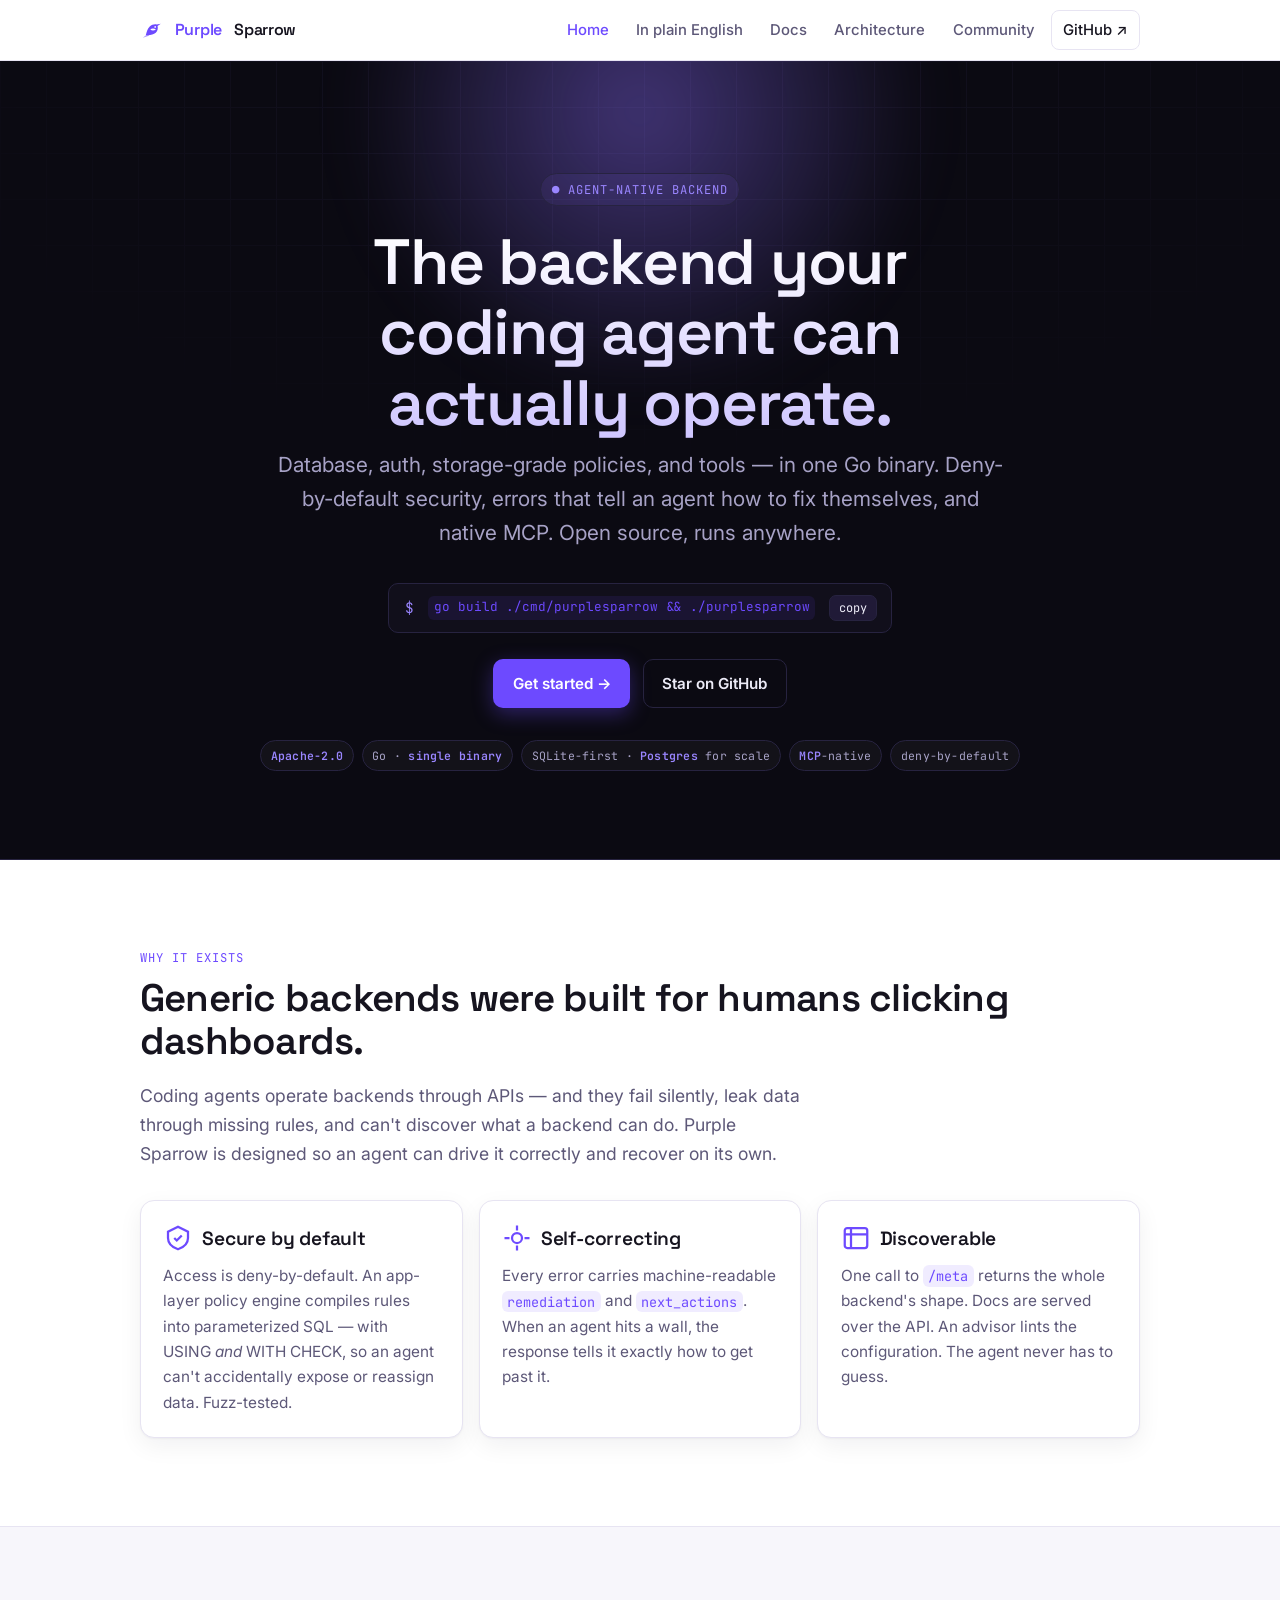
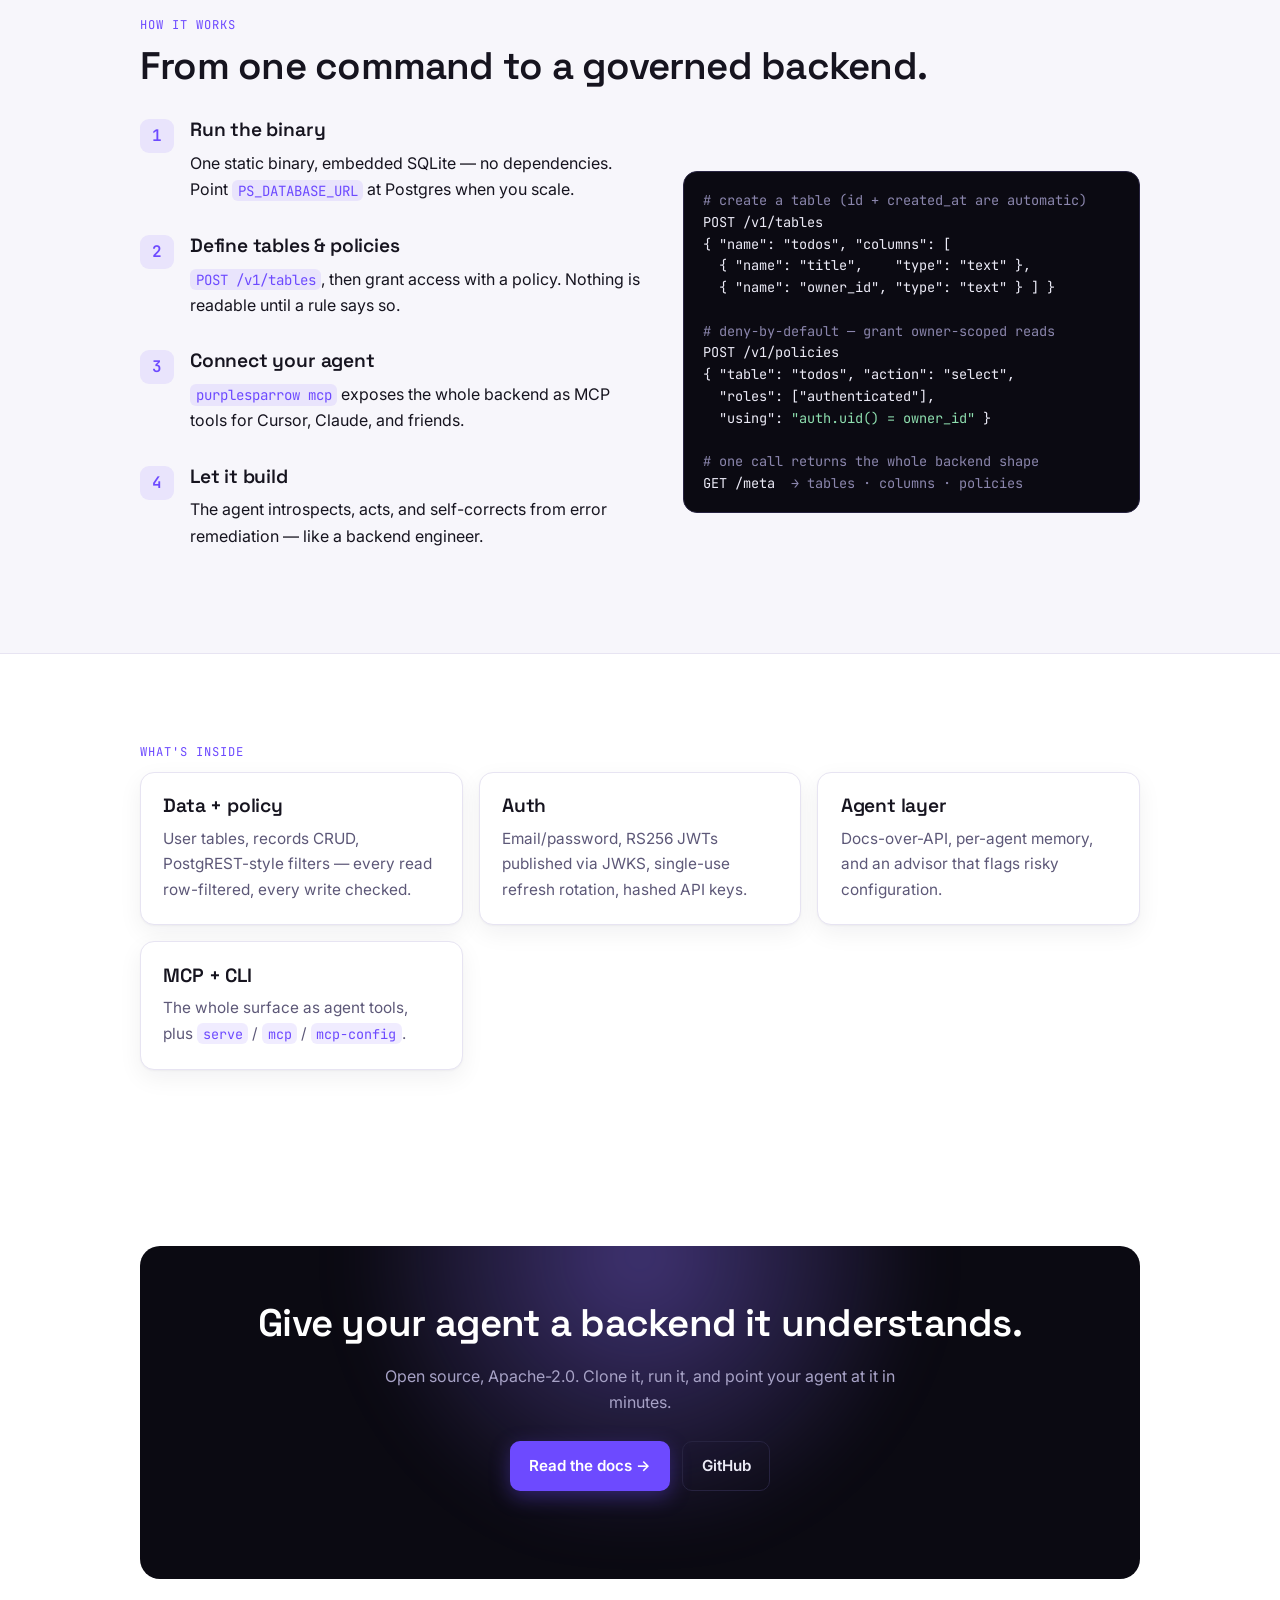
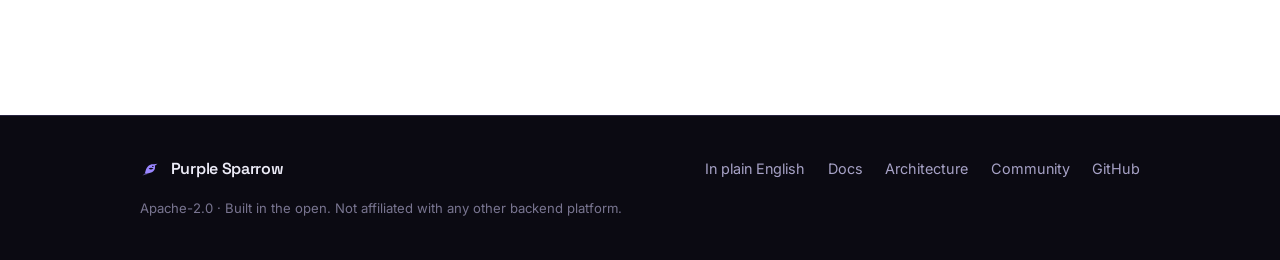
==== commit 06e72b38: "rename: roll back Orange Crow -> Purple Sparrow Reverses 62d9548. The GitHub repo and working dir ar" ====
--- a/docs/index.html
+++ b/docs/index.html
@@ -3,9 +3,9 @@
 <head>
   <meta charset="utf-8" />
   <meta name="viewport" content="width=device-width, initial-scale=1" />
-  <title>Orange Crow — the agent-native backend</title>
+  <title>Purple Sparrow — the agent-native backend</title>
   <meta name="description" content="An open-source backend-as-a-service built for AI coding agents. Deny-by-default policy engine, self-correcting errors, one-call introspection, and native MCP — in a single Go binary." />
-  <meta property="og:title" content="Orange Crow — the agent-native backend" />
+  <meta property="og:title" content="Purple Sparrow — the agent-native backend" />
   <meta property="og:description" content="The backend your coding agent can actually operate. Single binary. Deny-by-default. MCP-native." />
   <meta property="og:image" content="assets/social-card.jpg" />
   <meta name="theme-color" content="#0b0a12" />
@@ -18,9 +18,9 @@
 <body>
   <nav class="nav">
     <div class="wrap nav__inner">
-      <a class="brand" href="index.html" aria-label="Orange Crow home">
-        <svg viewBox="0 0 32 32" style="color:var(--accent)" aria-hidden="true"><path d="M8 21 L2.3 27.4 L10.6 24 Z" fill="currentColor" opacity=".55"/><path d="M5 23 C 6.4 17, 8 13.4, 12 10.9 C 15 9, 19.2 9, 22.2 10.1 L 28 9.3 L 22.6 12.3 C 23.6 15.2, 23 18.6, 20 20.6 C 16.4 23, 9.4 23.9, 5 23 Z" fill="currentColor"/><path d="M11.4 15.6 C 14.4 13.6, 18.6 14.1, 21.2 16.1 C 18.1 18.4, 14 18.5, 11.4 15.6 Z" fill="var(--bg)"/><circle cx="20" cy="12" r="1.15" fill="var(--bg)"/></svg>
-        <span style="color:var(--accent)">Orange</span>&nbsp;Crow
+      <a class="brand" href="index.html" aria-label="Purple Sparrow home">
+        <svg viewBox="0 0 32 32" style="color:var(--accent)" aria-hidden="true"><path d="M9.5 20.5 L3.5 25.5 L11 23.2 Z" fill="currentColor" opacity=".55"/><path d="M7.2 22.2 C 8.4 17.5, 9.2 14.2, 12 11.6 C 14.4 9.3, 18 8.6, 20.6 9.2 L 25.5 8.2 L 21.6 11.2 C 22.4 13.8, 21.8 17.2, 19.4 19.4 C 16.4 22.1, 11 22.9, 7.2 22.2 Z" fill="currentColor"/><path d="M12.6 15.2 C 15 13.6, 17.8 13.9, 19.6 15.4 C 17.2 17.1, 14.4 17.2, 12.6 15.2 Z" fill="var(--bg)"/><circle cx="18.7" cy="12.2" r="1.05" fill="var(--bg)"/></svg>
+        <span style="color:var(--accent)">Purple</span>&nbsp;Sparrow
       </a>
       <button class="menu-btn" aria-label="Menu" aria-expanded="false">≡</button>
       <div class="nav__links">
@@ -29,7 +29,7 @@
         <a href="docs.html">Docs</a>
         <a href="architecture.html">Architecture</a>
         <a href="contact.html">Community</a>
-        <a href="https://github.com/dibakshya01/orange-crow" class="nav__gh">GitHub ↗</a>
+        <a href="https://github.com/dibakshya01/purple-sparrow" class="nav__gh">GitHub ↗</a>
       </div>
     </div>
   </nav>
@@ -43,12 +43,12 @@
       <p class="hero__lede">Database, auth, storage-grade policies, and tools — in one Go binary. Deny-by-default security, errors that tell an agent how to fix themselves, and native MCP. Open source, runs anywhere.</p>
       <div class="cmd">
         <span class="prompt">$</span>
-        <code>go build ./cmd/orangecrow &amp;&amp; ./orangecrow</code>
-        <button class="copy" data-copy="go build ./cmd/orangecrow && ./orangecrow">copy</button>
+        <code>go build ./cmd/purplesparrow &amp;&amp; ./purplesparrow</code>
+        <button class="copy" data-copy="go build ./cmd/purplesparrow && ./purplesparrow">copy</button>
       </div>
       <div class="hero__cta">
         <a class="btn btn--primary" href="docs.html">Get started →</a>
-        <a class="btn btn--ghost" href="https://github.com/dibakshya01/orange-crow">Star on GitHub</a>
+        <a class="btn btn--ghost" href="https://github.com/dibakshya01/purple-sparrow">Star on GitHub</a>
       </div>
       <div class="badges">
         <span class="badge"><b>Apache-2.0</b></span>
@@ -65,7 +65,7 @@
       <div class="wrap">
         <p class="section-kicker reveal">Why it exists</p>
         <h2 class="reveal">Generic backends were built for humans clicking dashboards.</h2>
-        <p class="lead reveal">Coding agents operate backends through APIs — and they fail silently, leak data through missing rules, and can't discover what a backend can do. Orange Crow is designed so an agent can drive it correctly and recover on its own.</p>
+        <p class="lead reveal">Coding agents operate backends through APIs — and they fail silently, leak data through missing rules, and can't discover what a backend can do. Purple Sparrow is designed so an agent can drive it correctly and recover on its own.</p>
         <div class="grid" style="margin-top:2rem">
           <div class="card reveal">
             <h3><svg class="ic" viewBox="0 0 24 24" fill="none" stroke="currentColor" stroke-width="1.8"><path d="M12 3l8 4v5c0 5-3.5 7.5-8 9-4.5-1.5-8-4-8-9V7z"/><path d="M9 12l2 2 4-4"/></svg>Secure by default</h3>
@@ -89,9 +89,9 @@
         <h2 class="reveal">From one command to a governed backend.</h2>
         <div class="split" style="margin-top:2rem">
           <div class="steps">
-            <div class="step reveal"><div class="step__n"></div><div><h3>Run the binary</h3><p>One static binary, embedded SQLite — no dependencies. Point <code>OC_DATABASE_URL</code> at Postgres when you scale.</p></div></div>
+            <div class="step reveal"><div class="step__n"></div><div><h3>Run the binary</h3><p>One static binary, embedded SQLite — no dependencies. Point <code>PS_DATABASE_URL</code> at Postgres when you scale.</p></div></div>
             <div class="step reveal"><div class="step__n"></div><div><h3>Define tables &amp; policies</h3><p><code>POST /v1/tables</code>, then grant access with a policy. Nothing is readable until a rule says so.</p></div></div>
-            <div class="step reveal"><div class="step__n"></div><div><h3>Connect your agent</h3><p><code>orangecrow mcp</code> exposes the whole backend as MCP tools for Cursor, Claude, and friends.</p></div></div>
+            <div class="step reveal"><div class="step__n"></div><div><h3>Connect your agent</h3><p><code>purplesparrow mcp</code> exposes the whole backend as MCP tools for Cursor, Claude, and friends.</p></div></div>
             <div class="step reveal"><div class="step__n"></div><div><h3>Let it build</h3><p>The agent introspects, acts, and self-corrects from error remediation — like a backend engineer.</p></div></div>
           </div>
           <div class="reveal">
@@ -135,7 +135,7 @@
             <p style="color:var(--ink-muted); max-width:52ch; margin:0 auto 1.6rem">Open source, Apache-2.0. Clone it, run it, and point your agent at it in minutes.</p>
             <div class="hero__cta">
               <a class="btn btn--primary" href="docs.html">Read the docs →</a>
-              <a class="btn btn--ghost" href="https://github.com/dibakshya01/orange-crow">GitHub</a>
+              <a class="btn btn--ghost" href="https://github.com/dibakshya01/purple-sparrow">GitHub</a>
             </div>
           </div>
         </div>
@@ -145,13 +145,13 @@
 
   <footer class="footer">
     <div class="wrap footer__row">
-      <span class="brand" style="color:var(--ink-text)"><svg viewBox="0 0 32 32" style="width:22px;height:22px;color:var(--ink-accent)" aria-hidden="true"><path d="M8 21 L2.3 27.4 L10.6 24 Z" fill="currentColor" opacity=".55"/><path d="M5 23 C 6.4 17, 8 13.4, 12 10.9 C 15 9, 19.2 9, 22.2 10.1 L 28 9.3 L 22.6 12.3 C 23.6 15.2, 23 18.6, 20 20.6 C 16.4 23, 9.4 23.9, 5 23 Z" fill="currentColor"/><path d="M11.4 15.6 C 14.4 13.6, 18.6 14.1, 21.2 16.1 C 18.1 18.4, 14 18.5, 11.4 15.6 Z" fill="var(--ink)"/><circle cx="20" cy="12" r="1.15" fill="var(--ink)"/></svg>Orange Crow</span>
+      <span class="brand" style="color:var(--ink-text)"><svg viewBox="0 0 32 32" style="width:22px;height:22px;color:var(--ink-accent)" aria-hidden="true"><path d="M9.5 20.5 L3.5 25.5 L11 23.2 Z" fill="currentColor" opacity=".55"/><path d="M7.2 22.2 C 8.4 17.5, 9.2 14.2, 12 11.6 C 14.4 9.3, 18 8.6, 20.6 9.2 L 25.5 8.2 L 21.6 11.2 C 22.4 13.8, 21.8 17.2, 19.4 19.4 C 16.4 22.1, 11 22.9, 7.2 22.2 Z" fill="currentColor"/><path d="M12.6 15.2 C 15 13.6, 17.8 13.9, 19.6 15.4 C 17.2 17.1, 14.4 17.2, 12.6 15.2 Z" fill="var(--ink)"/><circle cx="18.7" cy="12.2" r="1.05" fill="var(--ink)"/></svg>Purple Sparrow</span>
       <nav class="footer__links">
         <a href="eli5.html">In plain English</a>
         <a href="docs.html">Docs</a>
         <a href="architecture.html">Architecture</a>
         <a href="contact.html">Community</a>
-        <a href="https://github.com/dibakshya01/orange-crow">GitHub</a>
+        <a href="https://github.com/dibakshya01/purple-sparrow">GitHub</a>
       </nav>
     </div>
     <div class="wrap" style="margin-top:1rem; font-size:.82rem; opacity:.7">Apache-2.0 · Built in the open. Not affiliated with any other backend platform.</div>
--- a/docs/assets/styles.css
+++ b/docs/assets/styles.css
@@ -1,4 +1,4 @@
-/* Orange Crow — design system
+/* Purple Sparrow — design system
    Concept: "the everyday bird that's quietly capable" — small, fast, runs
    anywhere. Accent is a specific electric indigo-violet; ink is a violet-tinted
    near-black. Type: Space Grotesk (display) / Inter (body) / JetBrains Mono (code). */
@@ -11,10 +11,10 @@
   --border: #e7e4f2;
   --text: #16141f;
   --text-muted: #5d5878;
-  --accent: #ea580c;
-  --accent-hover: #c2410c;
-  --accent-soft: rgba(234, 88, 12, 0.10);
-  --accent-ring: rgba(234, 88, 12, 0.35);
+  --accent: #6d4aff;
+  --accent-hover: #5a38f0;
+  --accent-soft: rgba(109, 74, 255, 0.10);
+  --accent-ring: rgba(109, 74, 255, 0.35);
   --on-accent: #ffffff;
   --good: #1f9d6b;
 
@@ -24,7 +24,7 @@
   --ink-text: #ecebf7;
   --ink-muted: #a7a2c6;
   --ink-border: #272340;
-  --ink-accent: #fb923c;
+  --ink-accent: #9a86ff;
 
   --radius: 14px;
   --radius-sm: 9px;
@@ -34,7 +34,7 @@
   --font-body: "Inter", ui-sans-serif, system-ui, sans-serif;
   --font-mono: "JetBrains Mono", ui-monospace, "SF Mono", Menlo, monospace;
   --shadow: 0 1px 2px rgba(16, 12, 40, 0.04), 0 8px 24px rgba(16, 12, 40, 0.06);
-  --shadow-lg: 0 24px 60px rgba(120, 50, 10, 0.14);
+  --shadow-lg: 0 24px 60px rgba(40, 20, 120, 0.14);
 }
 
 @media (prefers-color-scheme: dark) {
@@ -46,10 +46,10 @@
     --border: #2a2640;
     --text: #ecebf7;
     --text-muted: #a7a2c6;
-    --accent: #fb923c;
-    --accent-hover: #fdba74;
-    --accent-soft: rgba(251, 146, 60, 0.14);
-    --accent-ring: rgba(251, 146, 60, 0.4);
+    --accent: #8e79ff;
+    --accent-hover: #a594ff;
+    --accent-soft: rgba(142, 121, 255, 0.14);
+    --accent-ring: rgba(142, 121, 255, 0.4);
     --on-accent: #0b0a12;
     --shadow: 0 1px 2px rgba(0, 0, 0, 0.4), 0 10px 30px rgba(0, 0, 0, 0.35);
     --shadow-lg: 0 24px 60px rgba(0, 0, 0, 0.5);
@@ -58,8 +58,8 @@
 :root[data-theme="dark"] {
   --bg: #0b0a12; --bg-subtle: #100e19; --surface: #15131f; --surface-2: #1a1727;
   --border: #2a2640; --text: #ecebf7; --text-muted: #a7a2c6;
-  --accent: #fb923c; --accent-hover: #fdba74; --accent-soft: rgba(251,146,60,0.14);
-  --accent-ring: rgba(251,146,60,0.4); --on-accent: #0b0a12;
+  --accent: #8e79ff; --accent-hover: #a594ff; --accent-soft: rgba(142,121,255,0.14);
+  --accent-ring: rgba(142,121,255,0.4); --on-accent: #0b0a12;
   --shadow: 0 1px 2px rgba(0,0,0,0.4), 0 10px 30px rgba(0,0,0,0.35);
   --shadow-lg: 0 24px 60px rgba(0,0,0,0.5);
 }
@@ -117,10 +117,10 @@
 /* ---- Hero (always dark) ---- */
 .hero { position: relative; overflow: hidden; background: var(--ink); color: var(--ink-text); border-bottom: 1px solid var(--ink-border); }
 .hero__grid { position: absolute; inset: 0; background-image: linear-gradient(var(--ink-border) 1px, transparent 1px), linear-gradient(90deg, var(--ink-border) 1px, transparent 1px); background-size: 46px 46px; opacity: .25; mask-image: radial-gradient(ellipse 80% 70% at 50% 0%, #000 30%, transparent 75%); }
-.hero__glow { position: absolute; top: -220px; left: 50%; transform: translateX(-50%); width: 760px; height: 540px; background: radial-gradient(circle, rgba(255,140,60,0.42), transparent 62%); filter: blur(28px); pointer-events: none; }
+.hero__glow { position: absolute; top: -220px; left: 50%; transform: translateX(-50%); width: 760px; height: 540px; background: radial-gradient(circle, rgba(140,110,255,0.42), transparent 62%); filter: blur(28px); pointer-events: none; }
 .hero__inner { position: relative; padding: clamp(3.5rem, 9vw, 7rem) 0 clamp(3rem, 7vw, 5.5rem); text-align: center; }
-.kicker { display: inline-flex; align-items: center; gap: .5rem; font-family: var(--font-mono); font-size: .76rem; letter-spacing: .08em; text-transform: uppercase; color: var(--ink-accent); border: 1px solid var(--ink-border); background: rgba(255,140,60,0.08); padding: .35rem .7rem; border-radius: 100px; }
-.hero h1 { font-size: clamp(2.3rem, 6vw, 4rem); margin: 1.3rem auto .6rem; max-width: 16ch; background: linear-gradient(180deg, #fff, #ffe3cc); -webkit-background-clip: text; background-clip: text; color: transparent; }
+.kicker { display: inline-flex; align-items: center; gap: .5rem; font-family: var(--font-mono); font-size: .76rem; letter-spacing: .08em; text-transform: uppercase; color: var(--ink-accent); border: 1px solid var(--ink-border); background: rgba(140,110,255,0.08); padding: .35rem .7rem; border-radius: 100px; }
+.hero h1 { font-size: clamp(2.3rem, 6vw, 4rem); margin: 1.3rem auto .6rem; max-width: 16ch; background: linear-gradient(180deg, #fff, #cfc6ff); -webkit-background-clip: text; background-clip: text; color: transparent; }
 .hero__lede { color: var(--ink-muted); font-size: clamp(1.05rem, 2.2vw, 1.3rem); max-width: 56ch; margin: 0 auto 2rem; }
 .hero__cta { display: flex; gap: .8rem; justify-content: center; flex-wrap: wrap; margin-bottom: 2rem; }
 .hero .badges { justify-content: center; }
@@ -138,7 +138,7 @@
 .cmd { display: inline-flex; align-items: center; gap: .9rem; font-family: var(--font-mono); font-size: .9rem; background: var(--ink-2); border: 1px solid var(--ink-border); color: var(--ink-text); padding: .7rem .9rem .7rem 1rem; border-radius: 10px; margin: 0 auto 1.6rem; max-width: 100%; }
 .cmd .prompt { color: var(--ink-accent); user-select: none; }
 .cmd code { overflow-x: auto; white-space: nowrap; }
-.copy { margin-left: auto; background: rgba(255,140,60,0.12); border: 1px solid var(--ink-border); color: var(--ink-text); border-radius: 7px; padding: .25rem .55rem; font-size: .75rem; cursor: pointer; font-family: var(--font-mono); }
+.copy { margin-left: auto; background: rgba(140,110,255,0.12); border: 1px solid var(--ink-border); color: var(--ink-text); border-radius: 7px; padding: .25rem .55rem; font-size: .75rem; cursor: pointer; font-family: var(--font-mono); }
 .copy:hover { border-color: var(--ink-accent); }
 
 /* ---- Badges ---- */
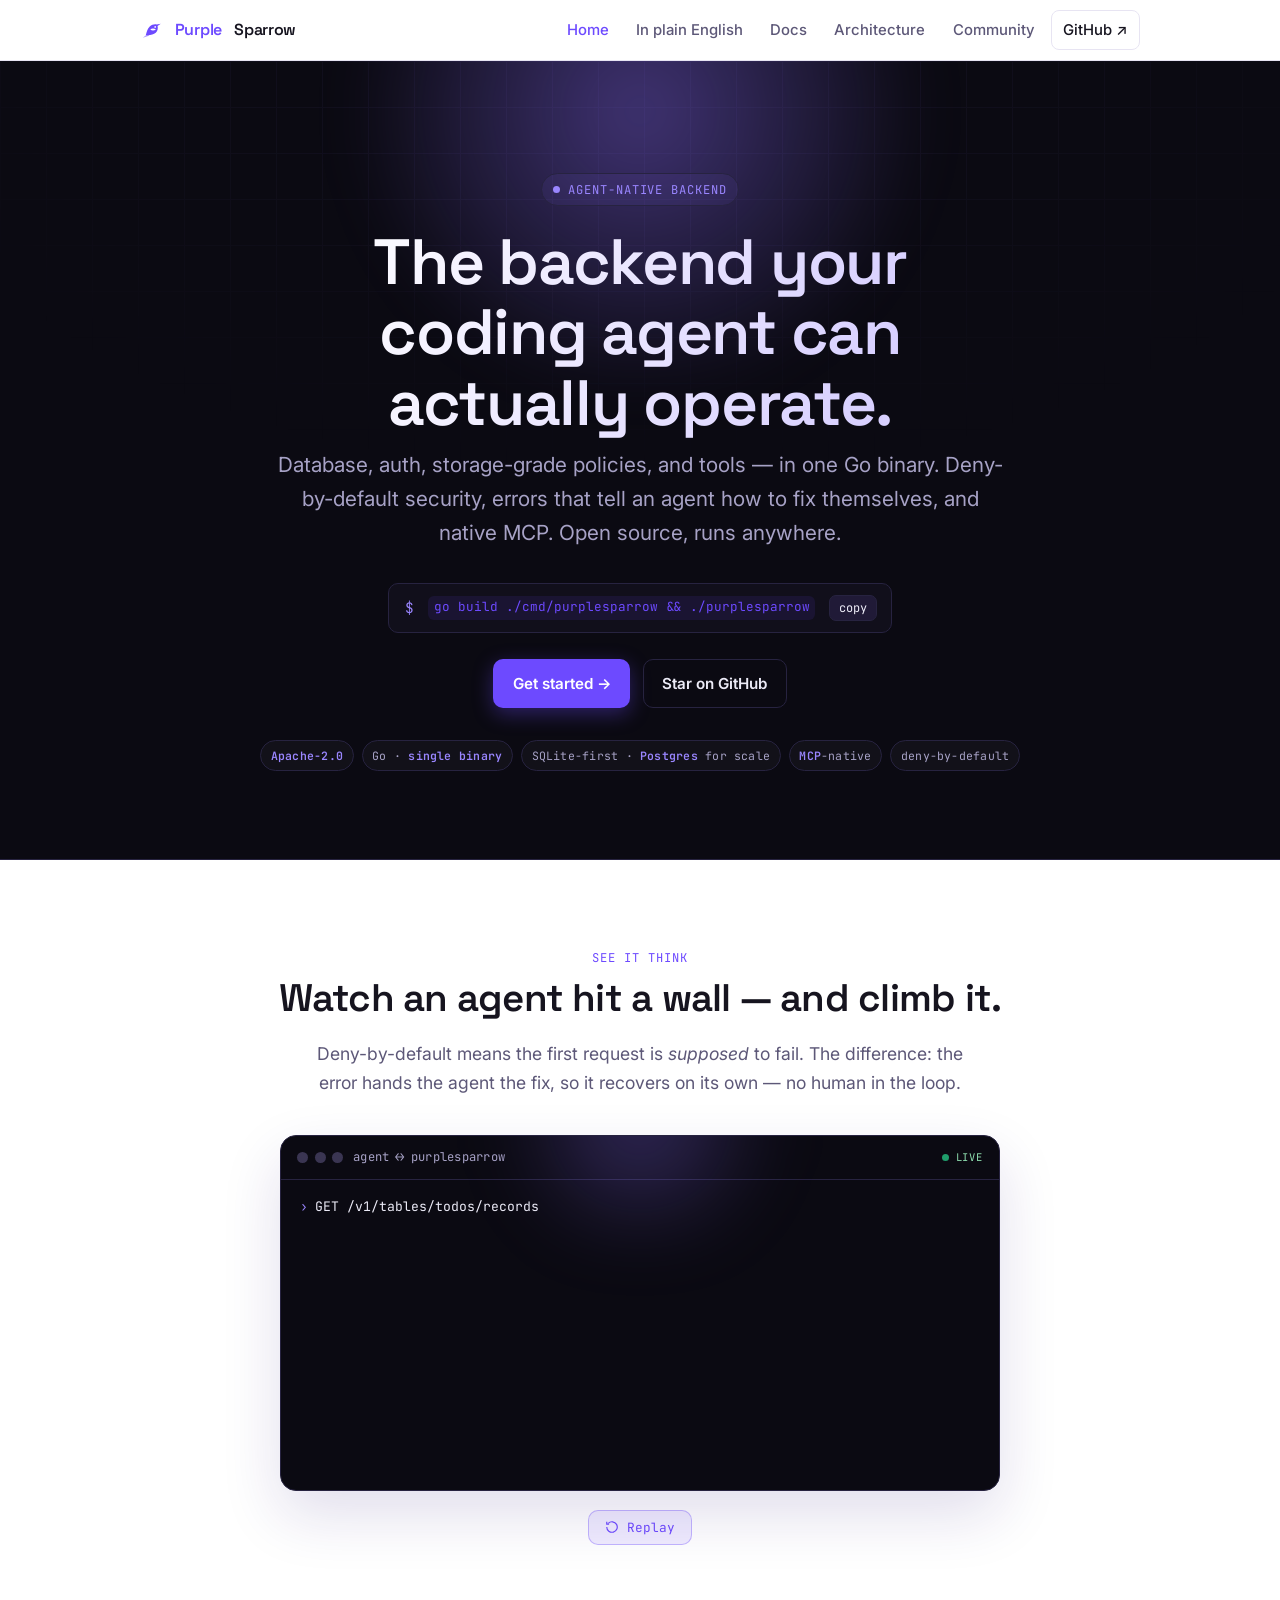
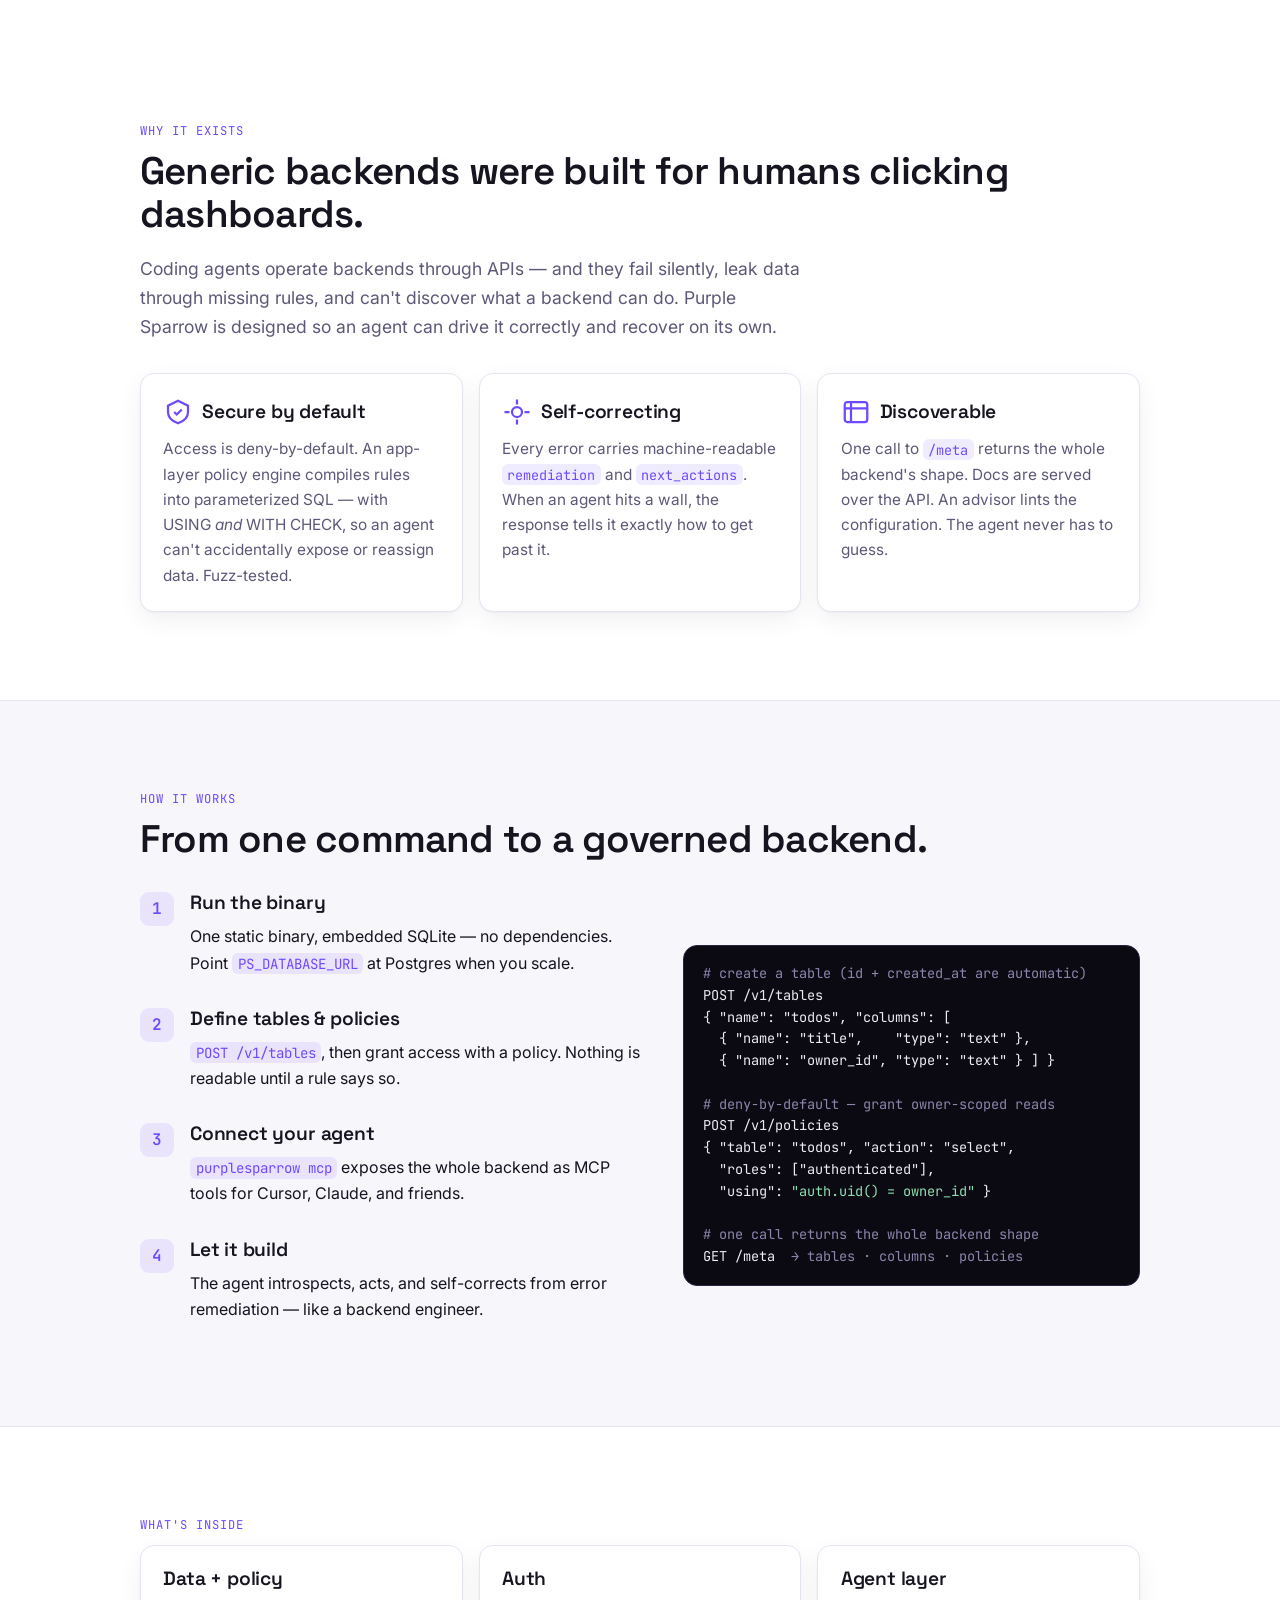
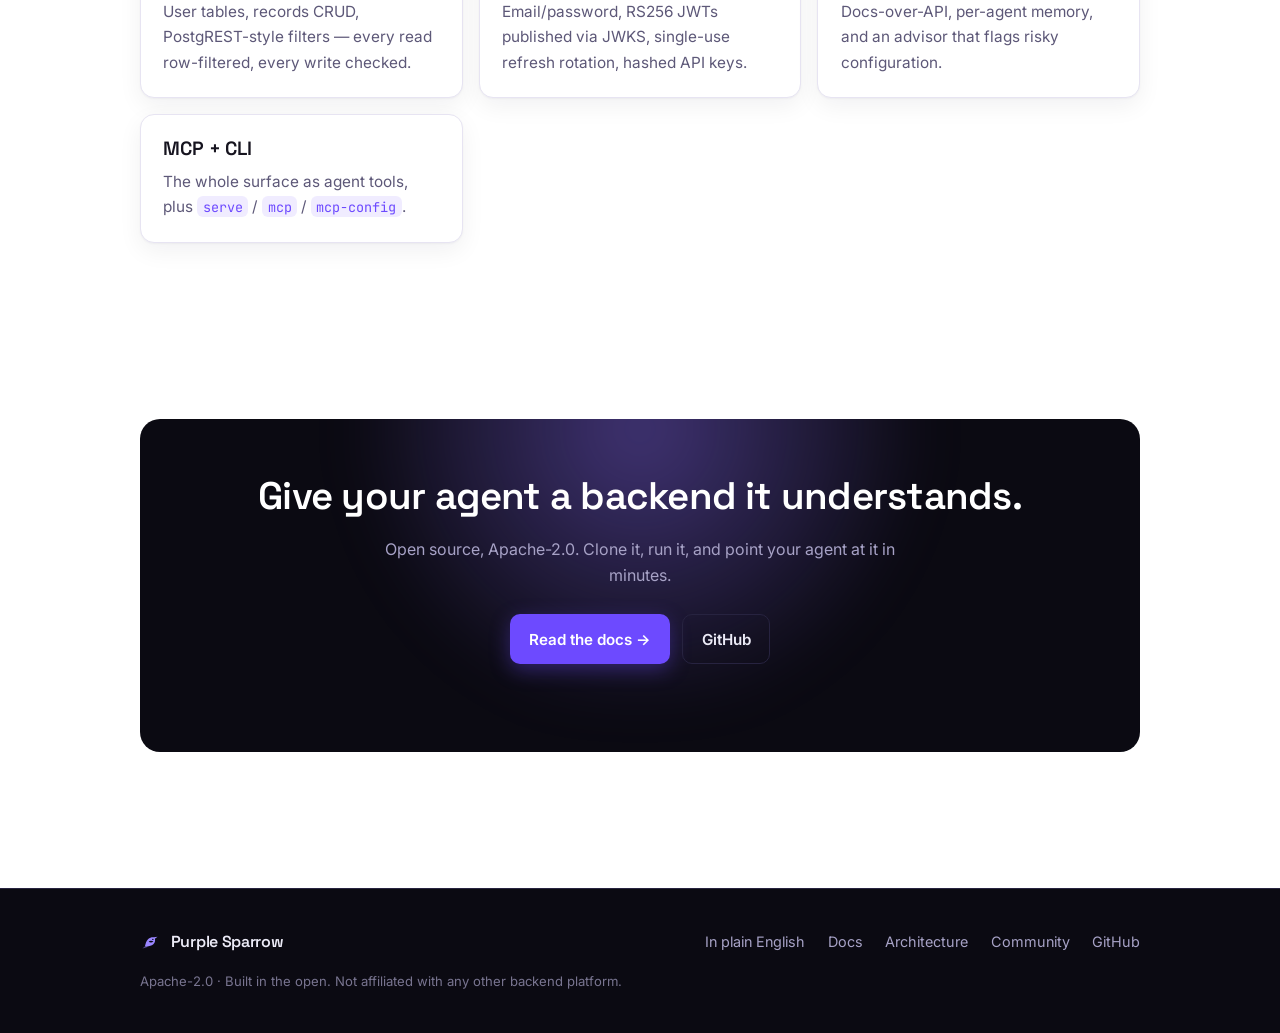
==== commit 1ddaa4c3: "site: motion-designed, interactive landing page Add a cohesive motion layer to the landing page: - I" ====
--- a/docs/index.html
+++ b/docs/index.html
@@ -16,10 +16,11 @@
   <link rel="stylesheet" href="assets/styles.css" />
 </head>
 <body>
+  <div class="progress-bar" id="progress" aria-hidden="true"></div>
   <nav class="nav">
     <div class="wrap nav__inner">
       <a class="brand" href="index.html" aria-label="Purple Sparrow home">
-        <svg viewBox="0 0 32 32" style="color:var(--accent)" aria-hidden="true"><path d="M9.5 20.5 L3.5 25.5 L11 23.2 Z" fill="currentColor" opacity=".55"/><path d="M7.2 22.2 C 8.4 17.5, 9.2 14.2, 12 11.6 C 14.4 9.3, 18 8.6, 20.6 9.2 L 25.5 8.2 L 21.6 11.2 C 22.4 13.8, 21.8 17.2, 19.4 19.4 C 16.4 22.1, 11 22.9, 7.2 22.2 Z" fill="currentColor"/><path d="M12.6 15.2 C 15 13.6, 17.8 13.9, 19.6 15.4 C 17.2 17.1, 14.4 17.2, 12.6 15.2 Z" fill="var(--bg)"/><circle cx="18.7" cy="12.2" r="1.05" fill="var(--bg)"/></svg>
+        <svg viewBox="0 0 32 32" style="color:var(--accent)" aria-hidden="true"><path d="M9.5 20.5 L3.5 25.5 L11 23.2 Z" fill="currentColor" opacity=".55"/><path d="M7.2 22.2 C 8.4 17.5, 9.2 14.2, 12 11.6 C 14.4 9.3, 18 8.6, 20.6 9.2 L 25.5 8.2 L 21.6 11.2 C 22.4 13.8, 21.8 17.2, 19.4 19.4 C 16.4 22.1, 11 22.9, 7.2 22.2 Z" fill="currentColor"/><path class="wing" d="M12.6 15.2 C 15 13.6, 17.8 13.9, 19.6 15.4 C 17.2 17.1, 14.4 17.2, 12.6 15.2 Z" fill="var(--bg)"/><circle cx="18.7" cy="12.2" r="1.05" fill="var(--bg)"/></svg>
         <span style="color:var(--accent)">Purple</span>&nbsp;Sparrow
       </a>
       <button class="menu-btn" aria-label="Menu" aria-expanded="false">≡</button>
@@ -37,8 +38,9 @@
   <header class="hero">
     <div class="hero__grid"></div>
     <div class="hero__glow"></div>
+    <div class="hero__spot" aria-hidden="true"></div>
     <div class="wrap hero__inner">
-      <span class="kicker">● Agent-native backend</span>
+      <span class="kicker"><span class="dot" aria-hidden="true"></span>Agent-native backend</span>
       <h1>The backend your coding agent can actually operate.</h1>
       <p class="hero__lede">Database, auth, storage-grade policies, and tools — in one Go binary. Deny-by-default security, errors that tell an agent how to fix themselves, and native MCP. Open source, runs anywhere.</p>
       <div class="cmd">
@@ -61,6 +63,27 @@
   </header>
 
   <main>
+    <section class="demo-section">
+      <div class="wrap" style="text-align:center">
+        <p class="section-kicker reveal">See it think</p>
+        <h2 class="reveal">Watch an agent hit a wall — and climb it.</h2>
+        <p class="lead reveal" style="margin:0 auto">Deny-by-default means the first request is <em>supposed</em> to fail. The difference: the error hands the agent the fix, so it recovers on its own — no human in the loop.</p>
+        <div class="demo-wrap reveal">
+          <div class="demo" id="demo">
+            <div class="demo__bar">
+              <span class="demo__dots" aria-hidden="true"><i></i><i></i><i></i></span>
+              <span class="demo__title">agent ↔ purplesparrow</span>
+              <span class="demo__live"><i></i> live</span>
+            </div>
+            <div class="demo__screen" id="demo-screen" role="img" aria-label="An agent requests records and is denied with a 403 policy_denied error whose remediation tells it to add a SELECT policy; it posts the policy, gets 201, retries, and gets 200 with the record."></div>
+          </div>
+          <div class="demo__foot">
+            <button class="demo__replay" id="demo-replay" type="button"><svg viewBox="0 0 24 24" fill="none" stroke="currentColor" stroke-width="2" aria-hidden="true"><path d="M3 12a9 9 0 1 0 2.6-6.3"/><path d="M3 3v4h4"/></svg>Replay</button>
+          </div>
+        </div>
+      </div>
+    </section>
+
     <section>
       <div class="wrap">
         <p class="section-kicker reveal">Why it exists</p>
@@ -145,7 +168,7 @@
 
   <footer class="footer">
     <div class="wrap footer__row">
-      <span class="brand" style="color:var(--ink-text)"><svg viewBox="0 0 32 32" style="width:22px;height:22px;color:var(--ink-accent)" aria-hidden="true"><path d="M9.5 20.5 L3.5 25.5 L11 23.2 Z" fill="currentColor" opacity=".55"/><path d="M7.2 22.2 C 8.4 17.5, 9.2 14.2, 12 11.6 C 14.4 9.3, 18 8.6, 20.6 9.2 L 25.5 8.2 L 21.6 11.2 C 22.4 13.8, 21.8 17.2, 19.4 19.4 C 16.4 22.1, 11 22.9, 7.2 22.2 Z" fill="currentColor"/><path d="M12.6 15.2 C 15 13.6, 17.8 13.9, 19.6 15.4 C 17.2 17.1, 14.4 17.2, 12.6 15.2 Z" fill="var(--ink)"/><circle cx="18.7" cy="12.2" r="1.05" fill="var(--ink)"/></svg>Purple Sparrow</span>
+      <span class="brand" style="color:var(--ink-text)"><svg viewBox="0 0 32 32" style="width:22px;height:22px;color:var(--ink-accent)" aria-hidden="true"><path d="M9.5 20.5 L3.5 25.5 L11 23.2 Z" fill="currentColor" opacity=".55"/><path d="M7.2 22.2 C 8.4 17.5, 9.2 14.2, 12 11.6 C 14.4 9.3, 18 8.6, 20.6 9.2 L 25.5 8.2 L 21.6 11.2 C 22.4 13.8, 21.8 17.2, 19.4 19.4 C 16.4 22.1, 11 22.9, 7.2 22.2 Z" fill="currentColor"/><path class="wing" d="M12.6 15.2 C 15 13.6, 17.8 13.9, 19.6 15.4 C 17.2 17.1, 14.4 17.2, 12.6 15.2 Z" fill="var(--ink)"/><circle cx="18.7" cy="12.2" r="1.05" fill="var(--ink)"/></svg>Purple Sparrow</span>
       <nav class="footer__links">
         <a href="eli5.html">In plain English</a>
         <a href="docs.html">Docs</a>
--- a/docs/assets/styles.css
+++ b/docs/assets/styles.css
@@ -207,3 +207,146 @@
 table.api th, table.api td { text-align: left; padding: .6rem .5rem; border-bottom: 1px solid var(--border); vertical-align: top; }
 table.api th { font-family: var(--font-mono); font-size: .78rem; text-transform: uppercase; letter-spacing: .05em; color: var(--text-muted); }
 table.api td code { white-space: nowrap; }
+
+/* ============================================================
+   Motion & interactive layer
+   Concept: the backend feels alive and responsive — it reacts to
+   the pointer, reveals itself as you scroll, and (the centerpiece)
+   shows an agent recovering on its own. All gated by reduced-motion.
+   ============================================================ */
+
+/* Scroll progress bar */
+.progress-bar {
+  position: fixed; inset: 0 auto auto 0; height: 2px; width: 0;
+  z-index: 60; transform-origin: 0 0;
+  background: linear-gradient(90deg, var(--accent), var(--ink-accent) 55%, var(--accent));
+  box-shadow: 0 0 12px var(--accent-ring);
+  transition: width .08s linear;
+}
+
+/* Nav condense on scroll */
+.nav, .nav__inner { transition: background .25s ease, box-shadow .25s ease; }
+.nav__inner { transition: height .25s ease; }
+.nav.scrolled { background: color-mix(in srgb, var(--bg) 92%, transparent); box-shadow: 0 1px 0 var(--border), 0 10px 30px rgba(10, 8, 22, .12); }
+.nav.scrolled .nav__inner { height: 52px; }
+
+/* Sparrow flutter on brand hover */
+.brand svg .wing { transform-box: fill-box; transform-origin: 62% 58%; }
+.brand:hover svg .wing { animation: flutter .55s ease-in-out 2; }
+@keyframes flutter { 0%, 100% { transform: rotate(0); } 45% { transform: rotate(-16deg) translateY(-.3px); } }
+
+/* Hero: staggered entrance */
+@keyframes rise { from { opacity: 0; transform: translateY(16px); } to { opacity: 1; transform: none; } }
+.hero__inner > * { animation: rise .7s cubic-bezier(.2, .7, .2, 1) both; }
+.hero__inner > *:nth-child(1) { animation-delay: .04s; }
+.hero__inner > *:nth-child(2) { animation-delay: .12s; }
+.hero__inner > *:nth-child(3) { animation-delay: .20s; }
+.hero__inner > *:nth-child(4) { animation-delay: .28s; }
+.hero__inner > *:nth-child(5) { animation-delay: .36s; }
+.hero__inner > *:nth-child(6) { animation-delay: .44s; }
+
+/* Hero: drifting glow + pointer-reactive spotlight + grid parallax */
+.hero__glow { animation: floatGlow 11s ease-in-out infinite; }
+@keyframes floatGlow {
+  0%, 100% { transform: translateX(-50%) translateY(0) scale(1); opacity: 1; }
+  50% { transform: translateX(-50%) translateY(18px) scale(1.06); opacity: .9; }
+}
+.hero__spot {
+  position: absolute; width: 440px; height: 440px; border-radius: 50%;
+  left: var(--mx, 50%); top: var(--my, 32%); transform: translate(-50%, -50%);
+  background: radial-gradient(circle, rgba(140, 110, 255, .20), transparent 60%);
+  pointer-events: none; opacity: 0; transition: opacity .5s ease; mix-blend-mode: screen; z-index: 0;
+}
+.hero:hover .hero__spot { opacity: 1; }
+.hero__grid { transition: transform .3s ease-out; will-change: transform; }
+
+/* Hero headline: slow sheen */
+.hero h1 {
+  background-image: linear-gradient(110deg, #ffffff 0%, #d7cfff 42%, #ffffff 52%, #cfc6ff 100%);
+  background-size: 220% auto;
+  animation: sheen 9s linear infinite;
+}
+@keyframes sheen { to { background-position: -220% center; } }
+
+/* Kicker live dot */
+.kicker .dot {
+  width: 7px; height: 7px; border-radius: 50%; background: var(--ink-accent);
+  box-shadow: 0 0 0 0 rgba(140, 110, 255, .55); animation: pulseDot 2.4s ease-out infinite;
+}
+@keyframes pulseDot {
+  0% { box-shadow: 0 0 0 0 rgba(140, 110, 255, .5); }
+  70%, 100% { box-shadow: 0 0 0 9px rgba(140, 110, 255, 0); }
+}
+
+/* Cards: cursor spotlight + hover sheen */
+.card { position: relative; overflow: hidden; }
+.card::before {
+  content: ""; position: absolute; inset: 0; border-radius: inherit; opacity: 0;
+  background: radial-gradient(260px circle at var(--cx, 50%) var(--cy, 0),
+              color-mix(in srgb, var(--accent) 18%, transparent), transparent 62%);
+  transition: opacity .35s ease; pointer-events: none; z-index: 0;
+}
+.card:hover::before { opacity: 1; }
+.card > * { position: relative; z-index: 1; }
+
+/* Staggered reveal (delay set inline by JS for grouped items) */
+.reveal { transition: opacity .6s ease, transform .6s cubic-bezier(.2, .7, .2, 1); }
+
+/* ---- Interactive demo: "watch an agent recover" ---- */
+.demo-wrap { max-width: 720px; margin: 2.4rem auto 0; }
+.demo {
+  position: relative; background: var(--ink); color: var(--ink-text);
+  border: 1px solid var(--ink-border); border-radius: 16px; overflow: hidden;
+  box-shadow: var(--shadow-lg); text-align: left;
+}
+.demo::after {
+  content: ""; position: absolute; top: -130px; left: 50%; transform: translateX(-50%);
+  width: 380px; height: 230px; background: radial-gradient(circle, rgba(140, 110, 255, .32), transparent 62%);
+  filter: blur(34px); pointer-events: none;
+}
+.demo__bar { display: flex; align-items: center; gap: .6rem; padding: .7rem 1rem; border-bottom: 1px solid var(--ink-border); position: relative; }
+.demo__dots { display: flex; gap: .42rem; }
+.demo__dots i { width: 11px; height: 11px; border-radius: 50%; background: #3a3552; display: block; }
+.demo__title { font-family: var(--font-mono); font-size: .76rem; color: var(--ink-muted); letter-spacing: .02em; }
+.demo__live { margin-left: auto; display: inline-flex; align-items: center; gap: .42rem; font-family: var(--font-mono); font-size: .66rem; color: #8fe0b0; text-transform: uppercase; letter-spacing: .08em; }
+.demo__live i { width: 7px; height: 7px; border-radius: 50%; background: var(--good); box-shadow: 0 0 0 0 rgba(31, 157, 107, .5); animation: pulseLive 2s ease-out infinite; }
+@keyframes pulseLive { 0% { box-shadow: 0 0 0 0 rgba(47, 200, 120, .5); } 70%, 100% { box-shadow: 0 0 0 7px rgba(47, 200, 120, 0); } }
+.demo__screen { padding: 1.1rem 1.2rem 1.25rem; font-family: var(--font-mono); font-size: .82rem; line-height: 1.55; min-height: 310px; position: relative; z-index: 1; }
+.demo__step { margin-bottom: 1.05rem; }
+.demo__step:last-child { margin-bottom: 0; }
+.demo__req { color: var(--ink-text); white-space: pre-wrap; word-break: break-word; }
+.demo__req .mark { color: var(--ink-accent); margin-right: .4rem; }
+.demo__req .typed { white-space: pre-wrap; }
+.demo__res, .demo__cap { opacity: 0; transform: translateY(6px); transition: opacity .45s ease, transform .45s ease; }
+.demo__step.answered .demo__res, .demo__step.answered .demo__cap { opacity: 1; transform: none; }
+.demo__res { margin-top: .5rem; padding: .6rem .75rem; border-radius: 10px; background: rgba(255, 255, 255, .03); border: 1px solid var(--ink-border); white-space: pre-wrap; }
+.demo__res .k { color: #c7b8ff; } .demo__res .s { color: #8fe0b0; } .demo__res .c { color: #8b86ad; }
+.demo__status { display: inline-block; margin-bottom: .4rem; }
+.pill { font-family: var(--font-mono); font-size: .66rem; padding: .14rem .5rem; border-radius: 100px; font-weight: 600; letter-spacing: .03em; }
+.pill--deny { color: #ffb0a3; background: rgba(255, 90, 70, .12); border: 1px solid rgba(255, 90, 70, .4); }
+.pill--ok { color: #8fe0b0; background: rgba(47, 200, 120, .12); border: 1px solid rgba(47, 200, 120, .35); }
+.demo__cap { margin-top: .55rem; font-family: var(--font-body); font-size: .85rem; color: var(--ink-muted); display: flex; gap: .5rem; align-items: baseline; }
+.demo__cap b { color: var(--ink-text); font-weight: 600; }
+.demo__cap .arrow { color: var(--ink-accent); }
+.caret { display: inline-block; width: 7px; height: 1.05em; vertical-align: text-bottom; background: var(--ink-accent); margin-left: 2px; animation: blink 1s step-end infinite; }
+@keyframes blink { 50% { opacity: 0; } }
+.demo__foot { display: flex; justify-content: center; margin-top: 1.2rem; }
+.demo__replay {
+  background: var(--accent-soft); color: var(--accent); border: 1px solid var(--accent-ring);
+  border-radius: 10px; padding: .5rem 1rem; font-family: var(--font-mono); font-size: .8rem;
+  cursor: pointer; display: inline-flex; gap: .5rem; align-items: center;
+  transition: background .18s ease, border-color .18s ease, transform .15s ease;
+}
+.demo__replay:hover { background: color-mix(in srgb, var(--accent) 16%, transparent); transform: translateY(-1px); }
+.demo__replay svg { width: 14px; height: 14px; }
+
+/* Reduced motion: strip decorative motion, keep everything legible */
+@media (prefers-reduced-motion: reduce) {
+  .progress-bar { transition: none; }
+  .hero__inner > *, .hero__glow, .hero h1, .kicker .dot, .demo__live i { animation: none !important; }
+  .hero h1 { background-position: 0 center; }
+  .hero__spot { display: none; }
+  .brand:hover svg .wing { animation: none; }
+  .demo__res, .demo__cap { opacity: 1; transform: none; transition: none; }
+  .caret { display: none; }
+}
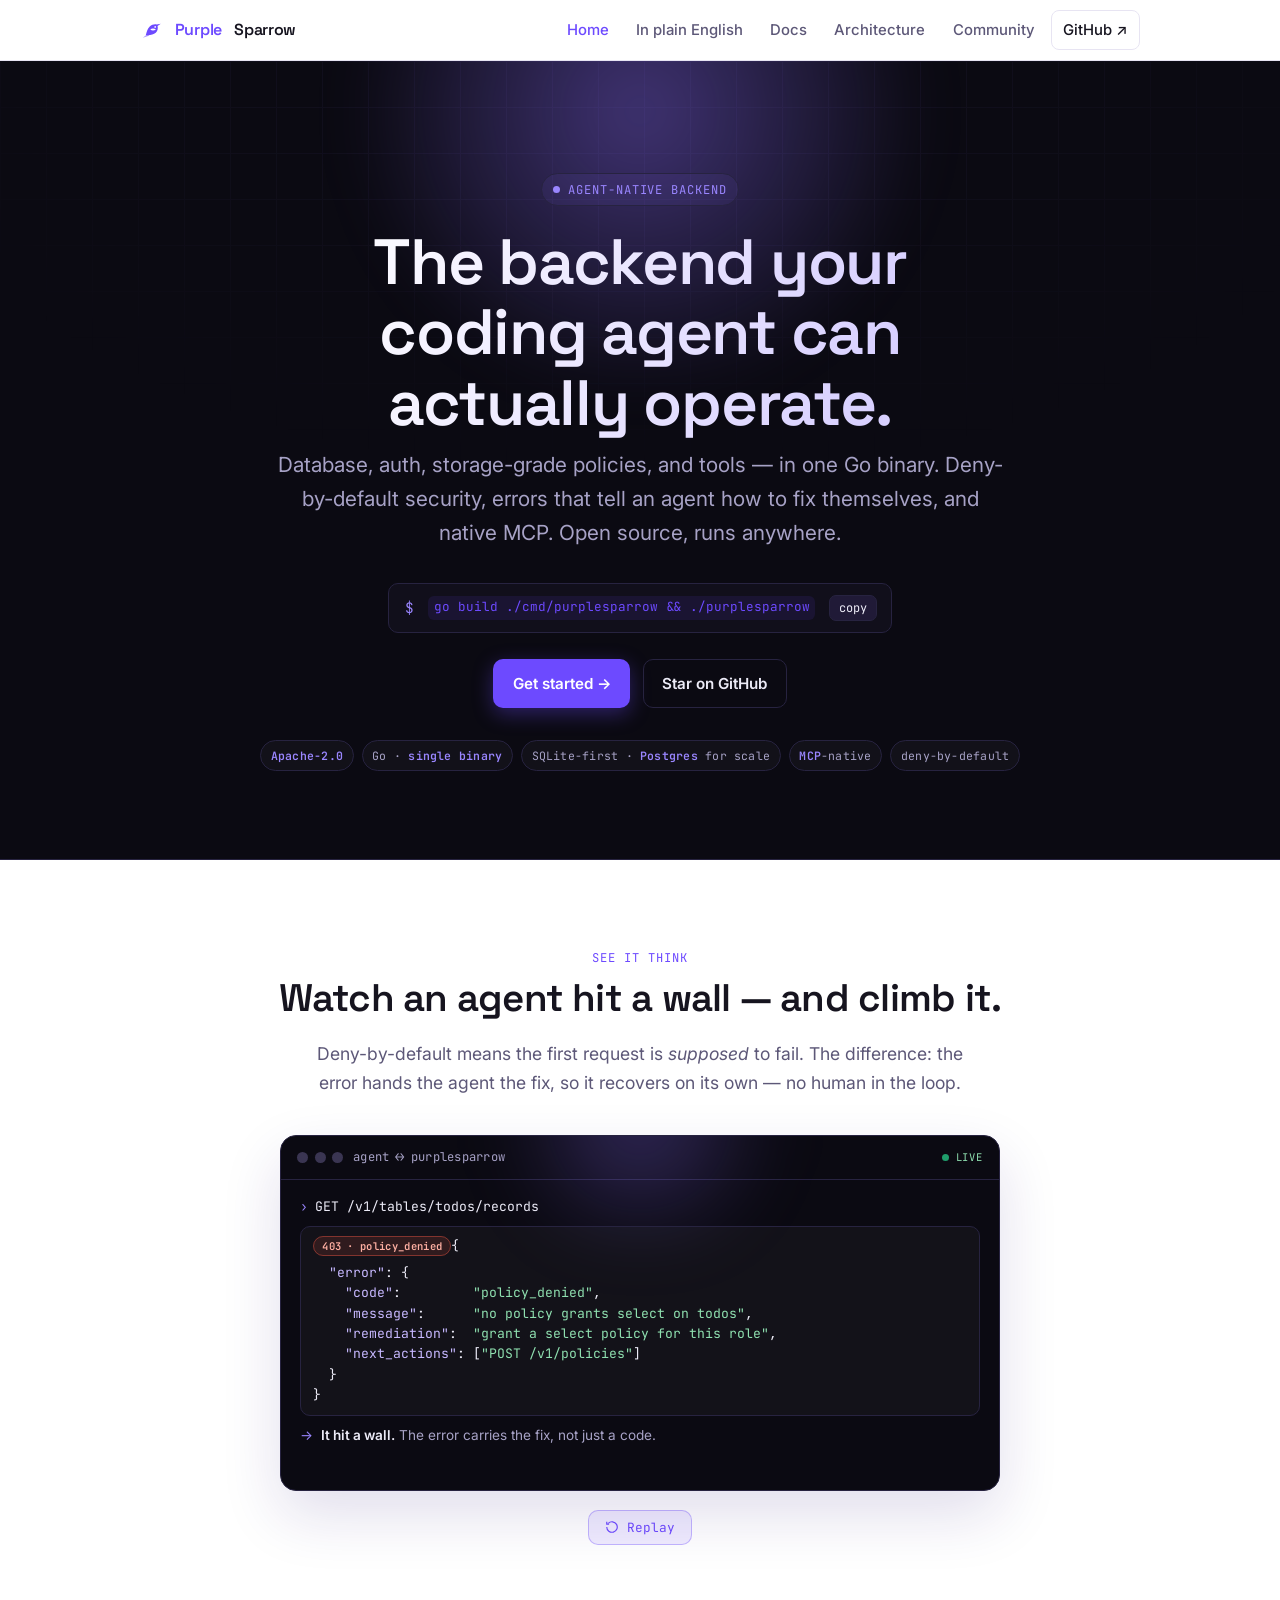
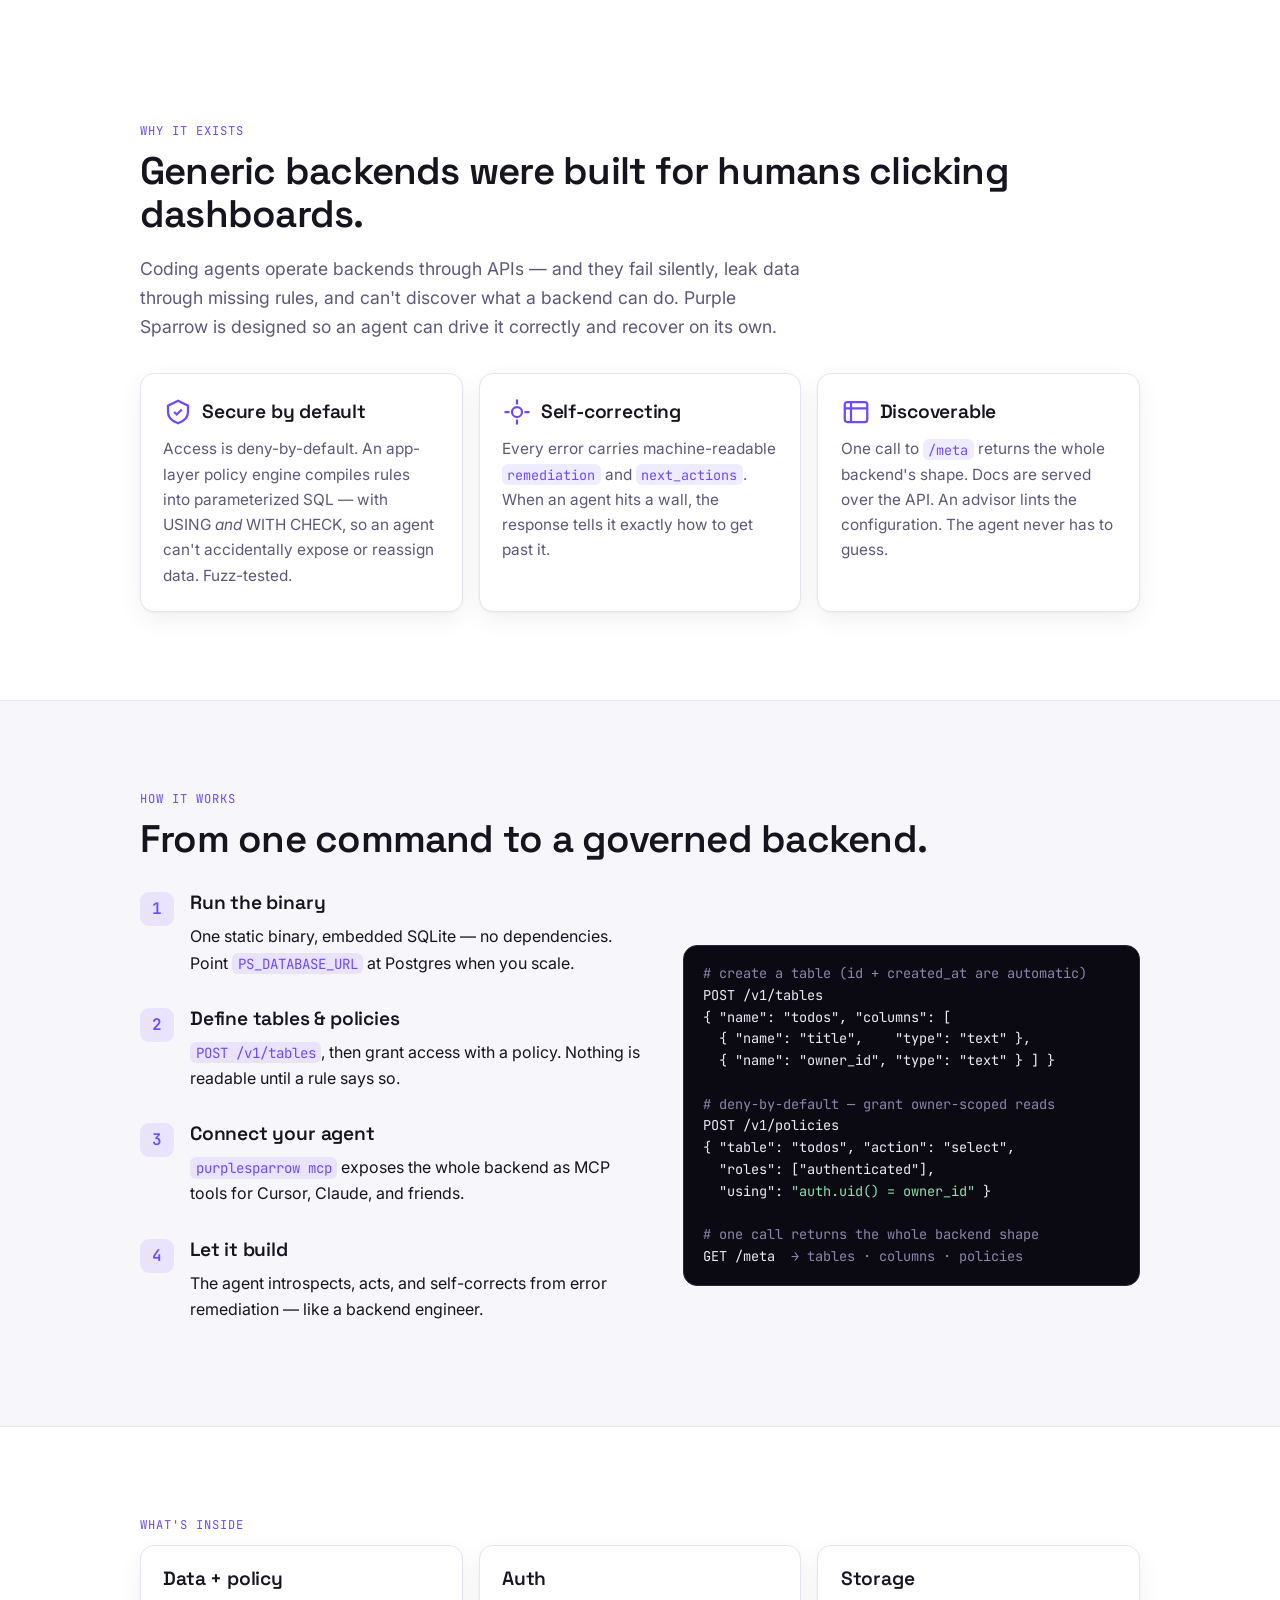
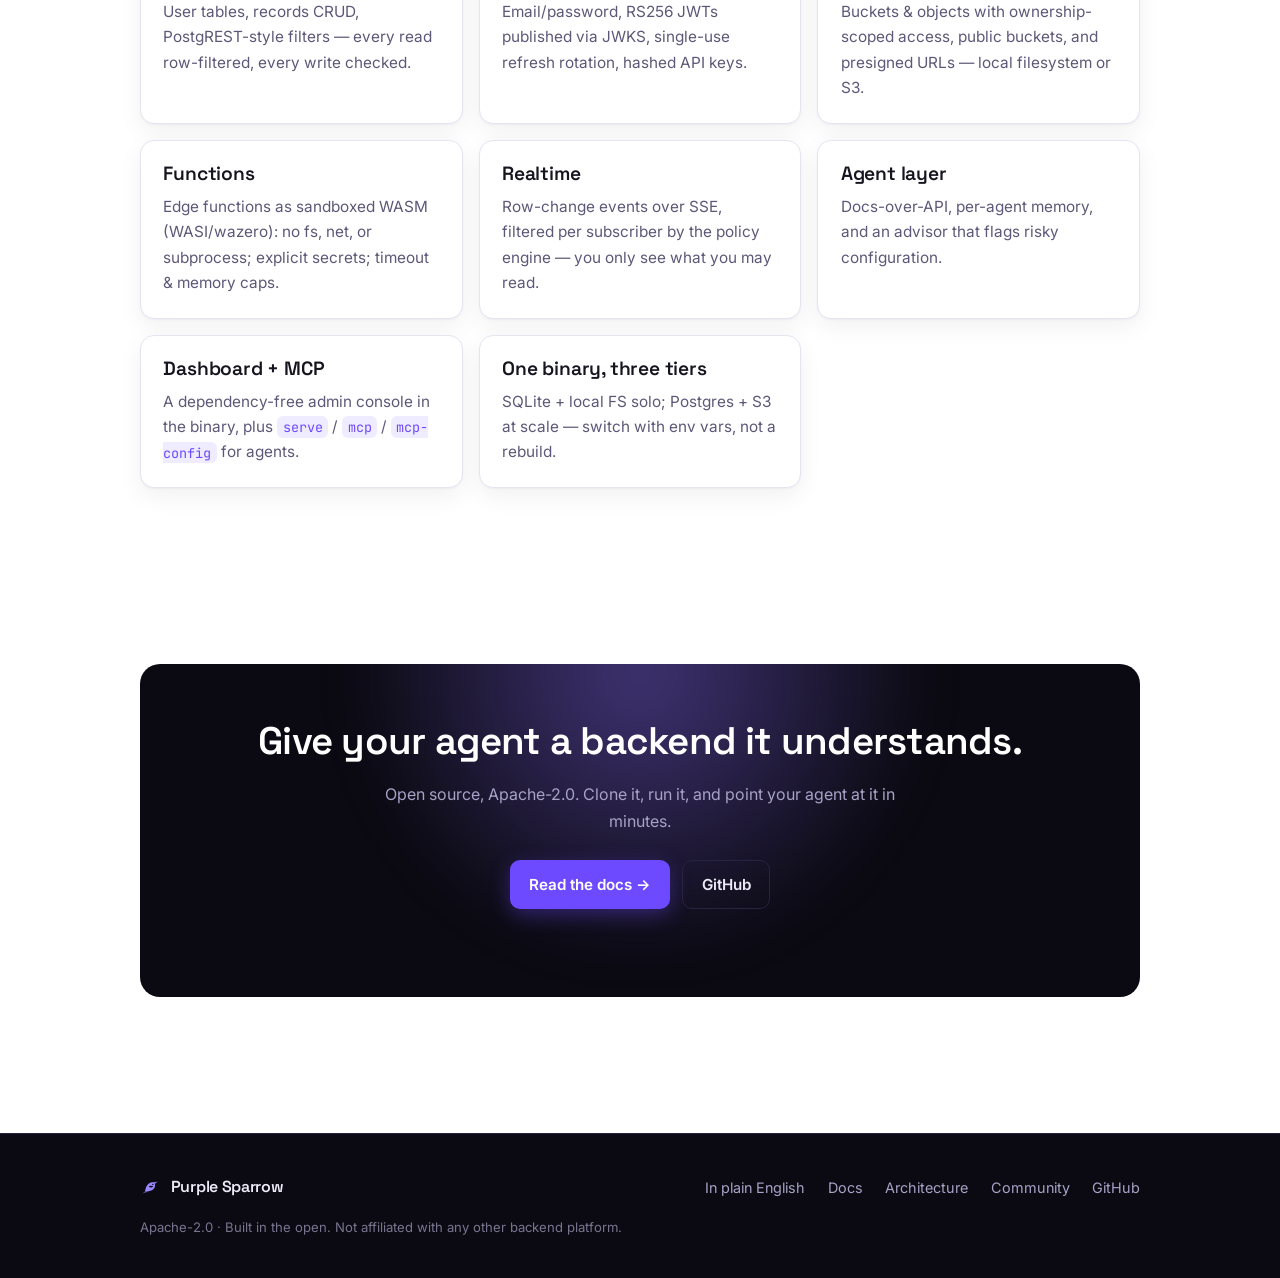
==== commit 4b67f5a6: "M10: hardening, Docker, deploy guides, v0.1.0 release prep - Per-client-IP rate limiting (token buck" ====
--- a/docs/index.html
+++ b/docs/index.html
@@ -143,8 +143,12 @@
         <div class="grid reveal">
           <div class="card"><h3>Data + policy</h3><p>User tables, records CRUD, PostgREST-style filters — every read row-filtered, every write checked.</p></div>
           <div class="card"><h3>Auth</h3><p>Email/password, RS256 JWTs published via JWKS, single-use refresh rotation, hashed API keys.</p></div>
+          <div class="card"><h3>Storage</h3><p>Buckets &amp; objects with ownership-scoped access, public buckets, and presigned URLs — local filesystem or S3.</p></div>
+          <div class="card"><h3>Functions</h3><p>Edge functions as sandboxed WASM (WASI/wazero): no fs, net, or subprocess; explicit secrets; timeout &amp; memory caps.</p></div>
+          <div class="card"><h3>Realtime</h3><p>Row-change events over SSE, filtered per subscriber by the policy engine — you only see what you may read.</p></div>
           <div class="card"><h3>Agent layer</h3><p>Docs-over-API, per-agent memory, and an advisor that flags risky configuration.</p></div>
-          <div class="card"><h3>MCP + CLI</h3><p>The whole surface as agent tools, plus <code>serve</code> / <code>mcp</code> / <code>mcp-config</code>.</p></div>
+          <div class="card"><h3>Dashboard + MCP</h3><p>A dependency-free admin console in the binary, plus <code>serve</code> / <code>mcp</code> / <code>mcp-config</code> for agents.</p></div>
+          <div class="card"><h3>One binary, three tiers</h3><p>SQLite + local FS solo; Postgres + S3 at scale — switch with env vars, not a rebuild.</p></div>
         </div>
       </div>
     </section>
